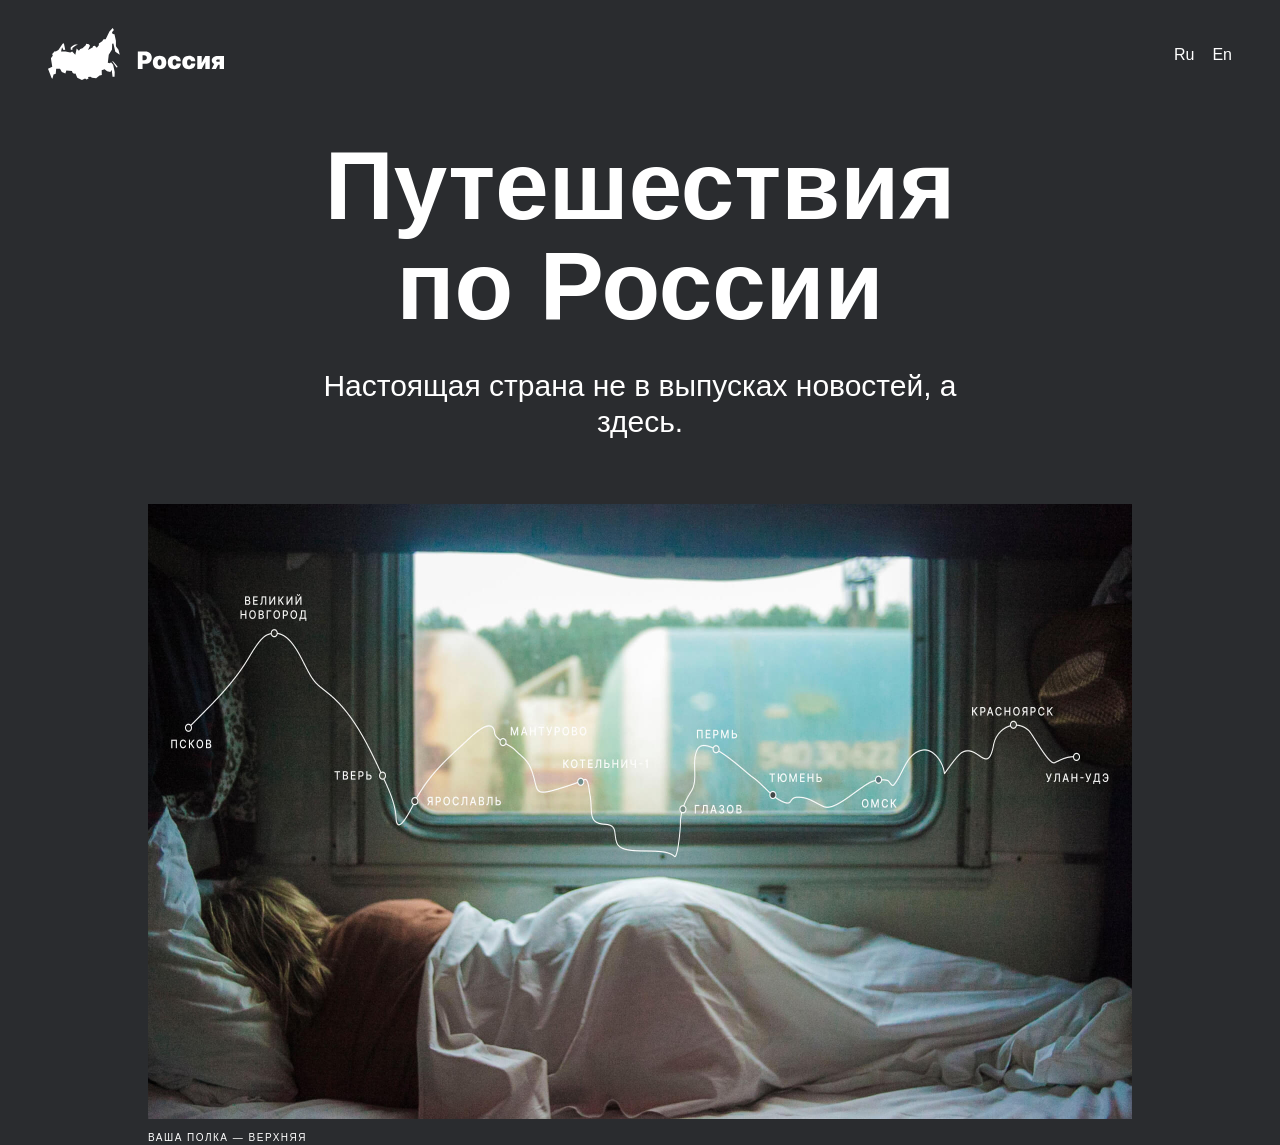
==== russian-travel.html @ 49b7d16e "header, lead" ====
<!DOCTYPE html>
<html lang="ru">
<head>
  <meta charset="UTF-8">
  <meta name="viewport" content="width=device-width, initial-scale=1.0">
  <link rel="stylesheet" href="./pages/index.css">
  <title>Путешествия по России</title>
</head>
<body class="root">

  <header class="header">
    <img class="header__logo" src="./images/header-logo.svg" alt="Логотип России">
    <ul class="header__language-select">
      <li><a class="link" href="#">Ru</a></li>
      <li><a class="link" href="#">En</a></li>
    </ul>
  </header>

  <main>
    <section class="lead">
      <h1 class="lead__title">Путешествия по России</h1>
      <p class="lead__subtitle">Настоящая страна не в выпусках новостей, а здесь.</p>
      <div class="lead__image-block">
        <img class="lead__image" src="./images/lead-image.jpg" alt="Внутри в поезде">
        <p class="lead__caption">Ваша полка — верхняя</p>
      </div>
    </section>
  </main>

</body>
</html>
---- pages/index.css ----
@import url(../vendor/normalize.css);

@import url(../fonts/Inter/inter.css);

@import url(../blocks/root/root.css);

@import url(../blocks/link/link.css);

@import url(../blocks/header/header.css);
@import url(../blocks/header/__logo/header__logo.css);
@import url(../blocks/header/__language-select/header__language-select.css);

@import url(../blocks/lead/lead.css);
@import url(../blocks/lead/__title/lead__title.css);
@import url(../blocks/lead/__subtitle/lead__subtitle.css);
@import url(../blocks/lead/__image-block/lead__image-block.css);
@import url(../blocks/lead/__image/lead__image.css);
@import url(../blocks/lead/__caption/lead__caption.css);
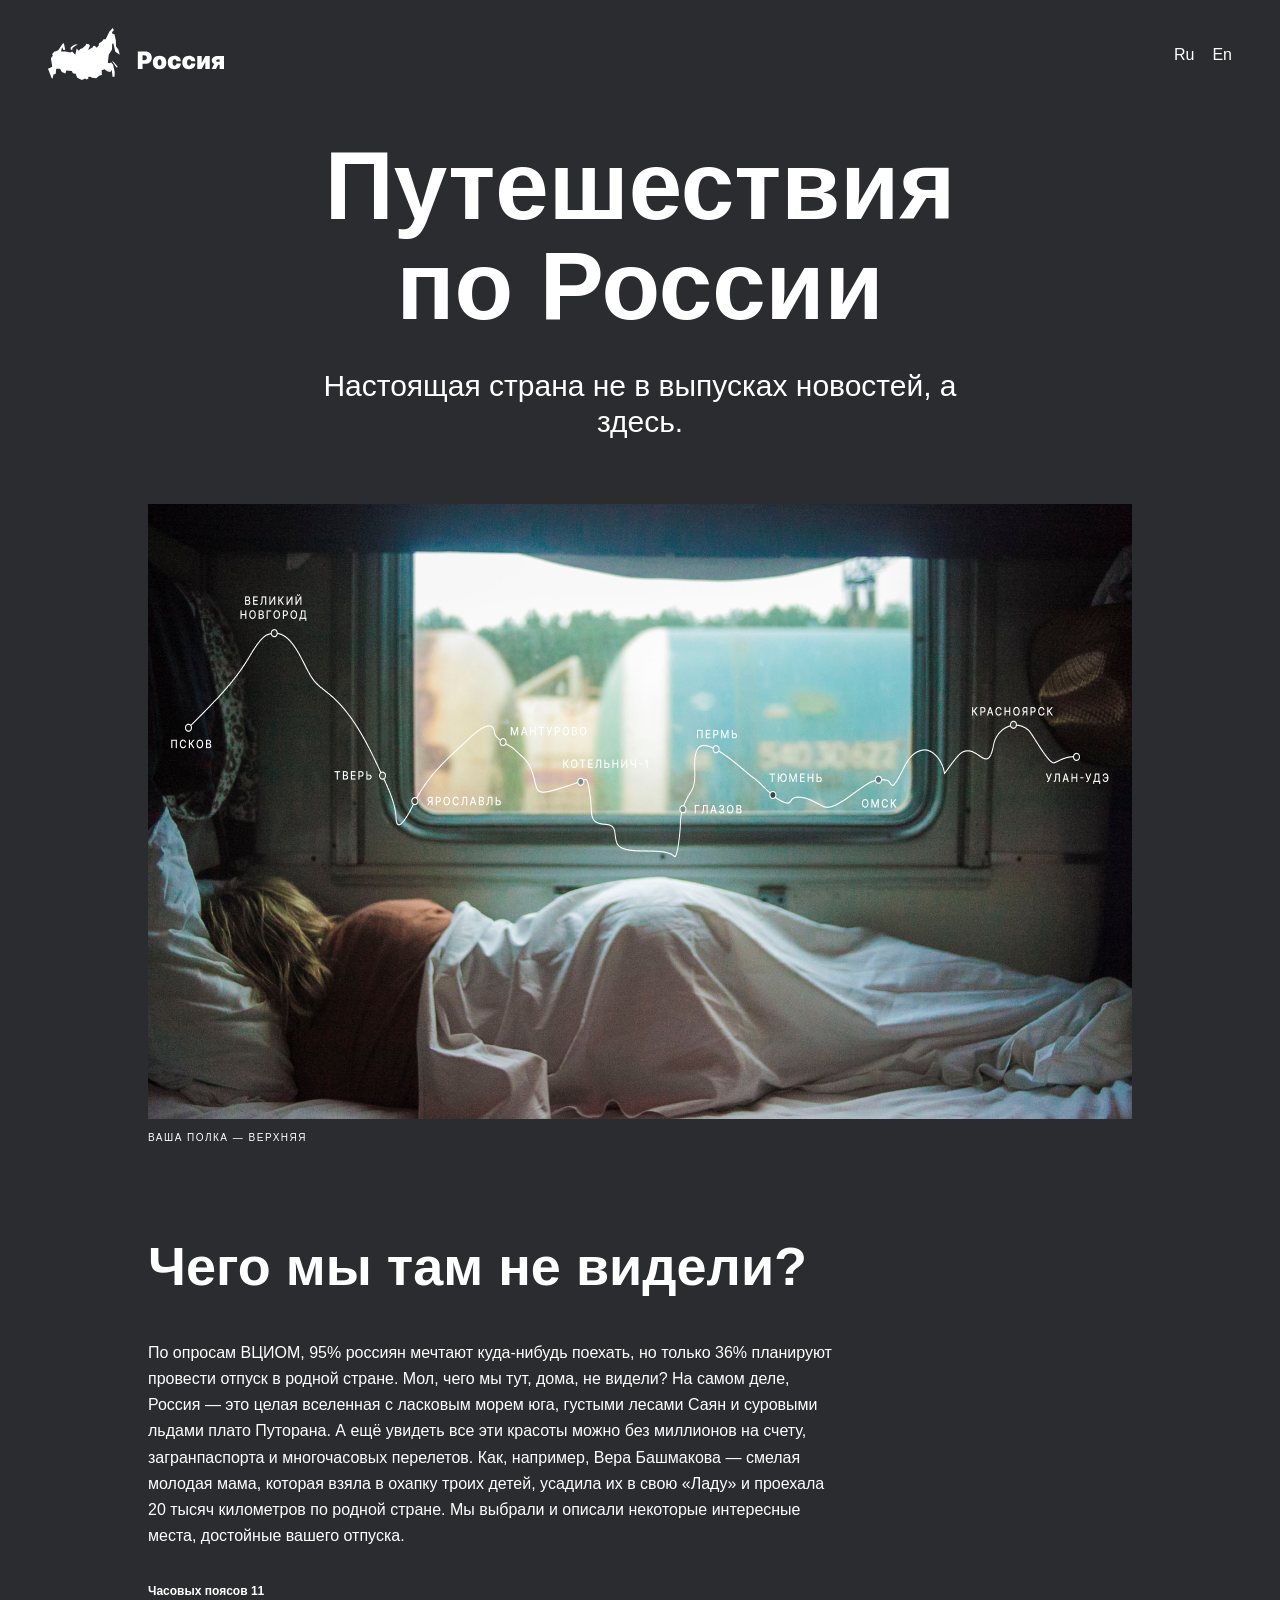
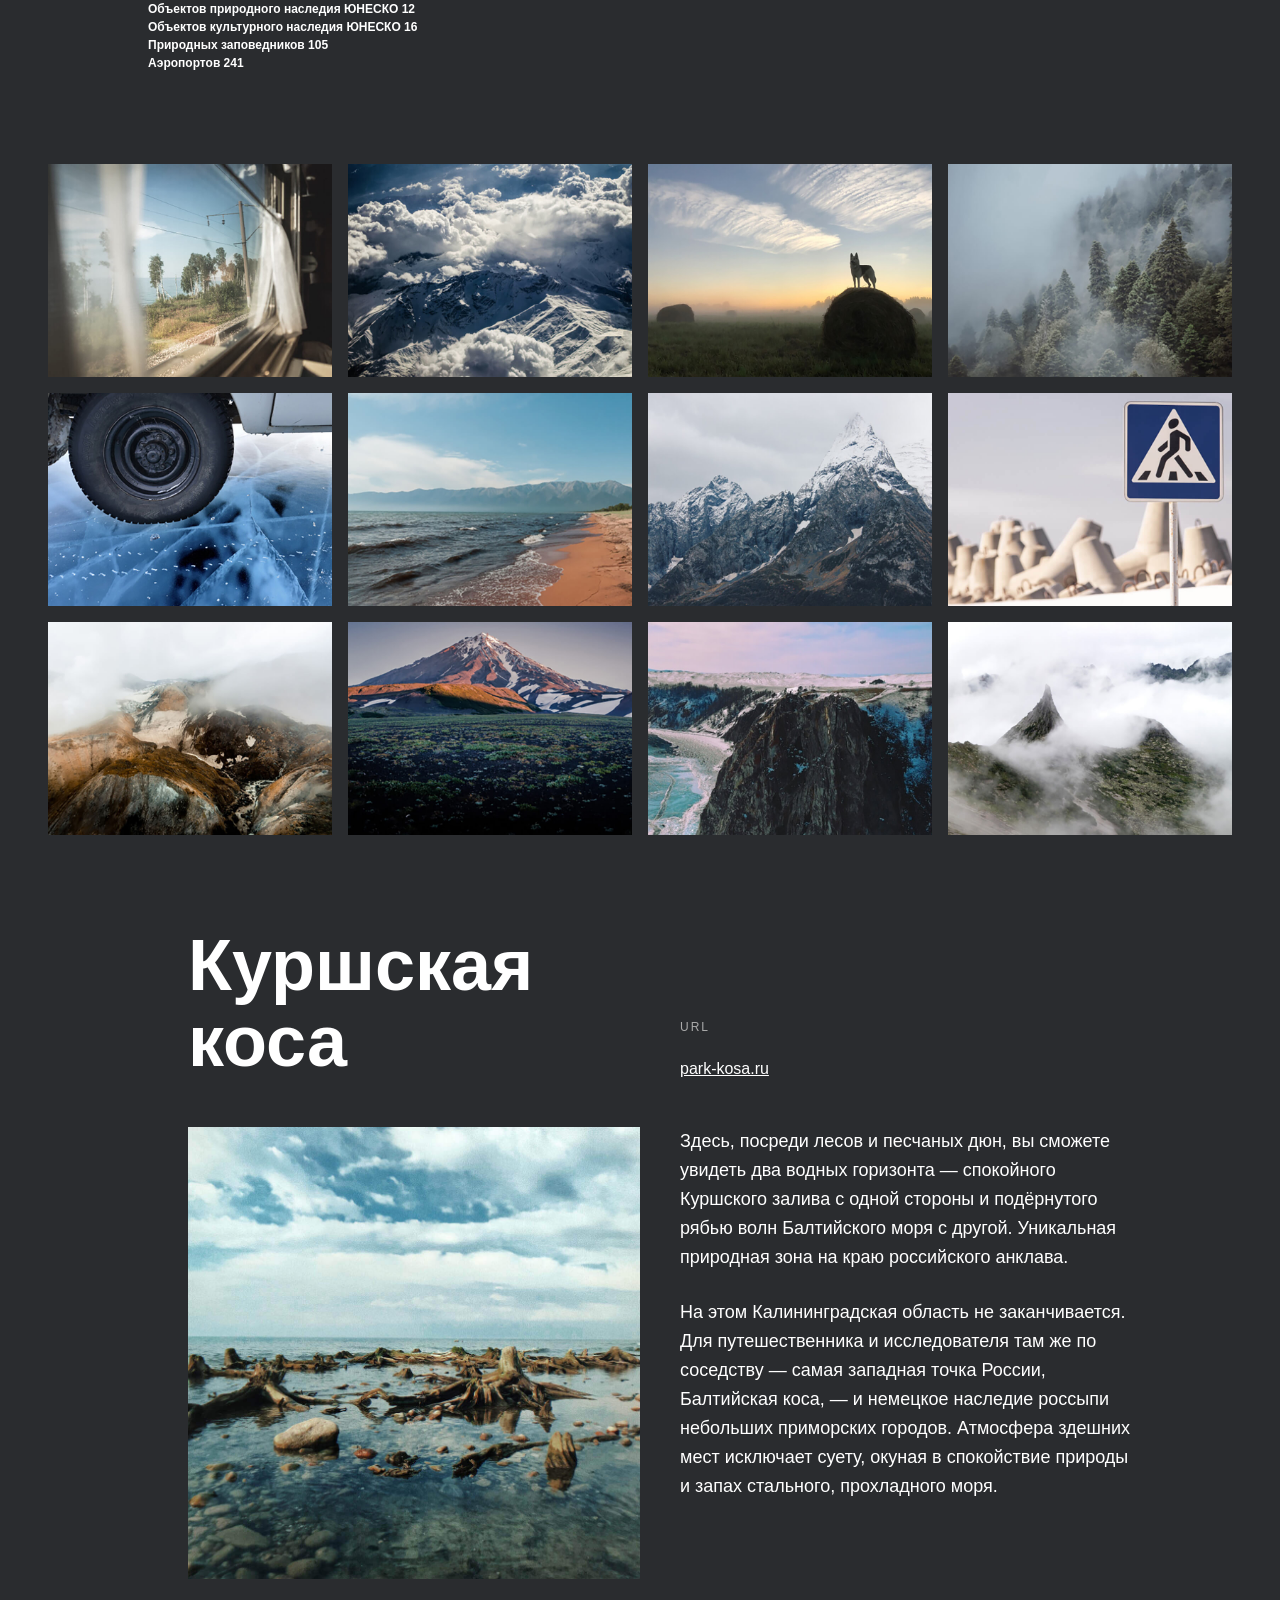
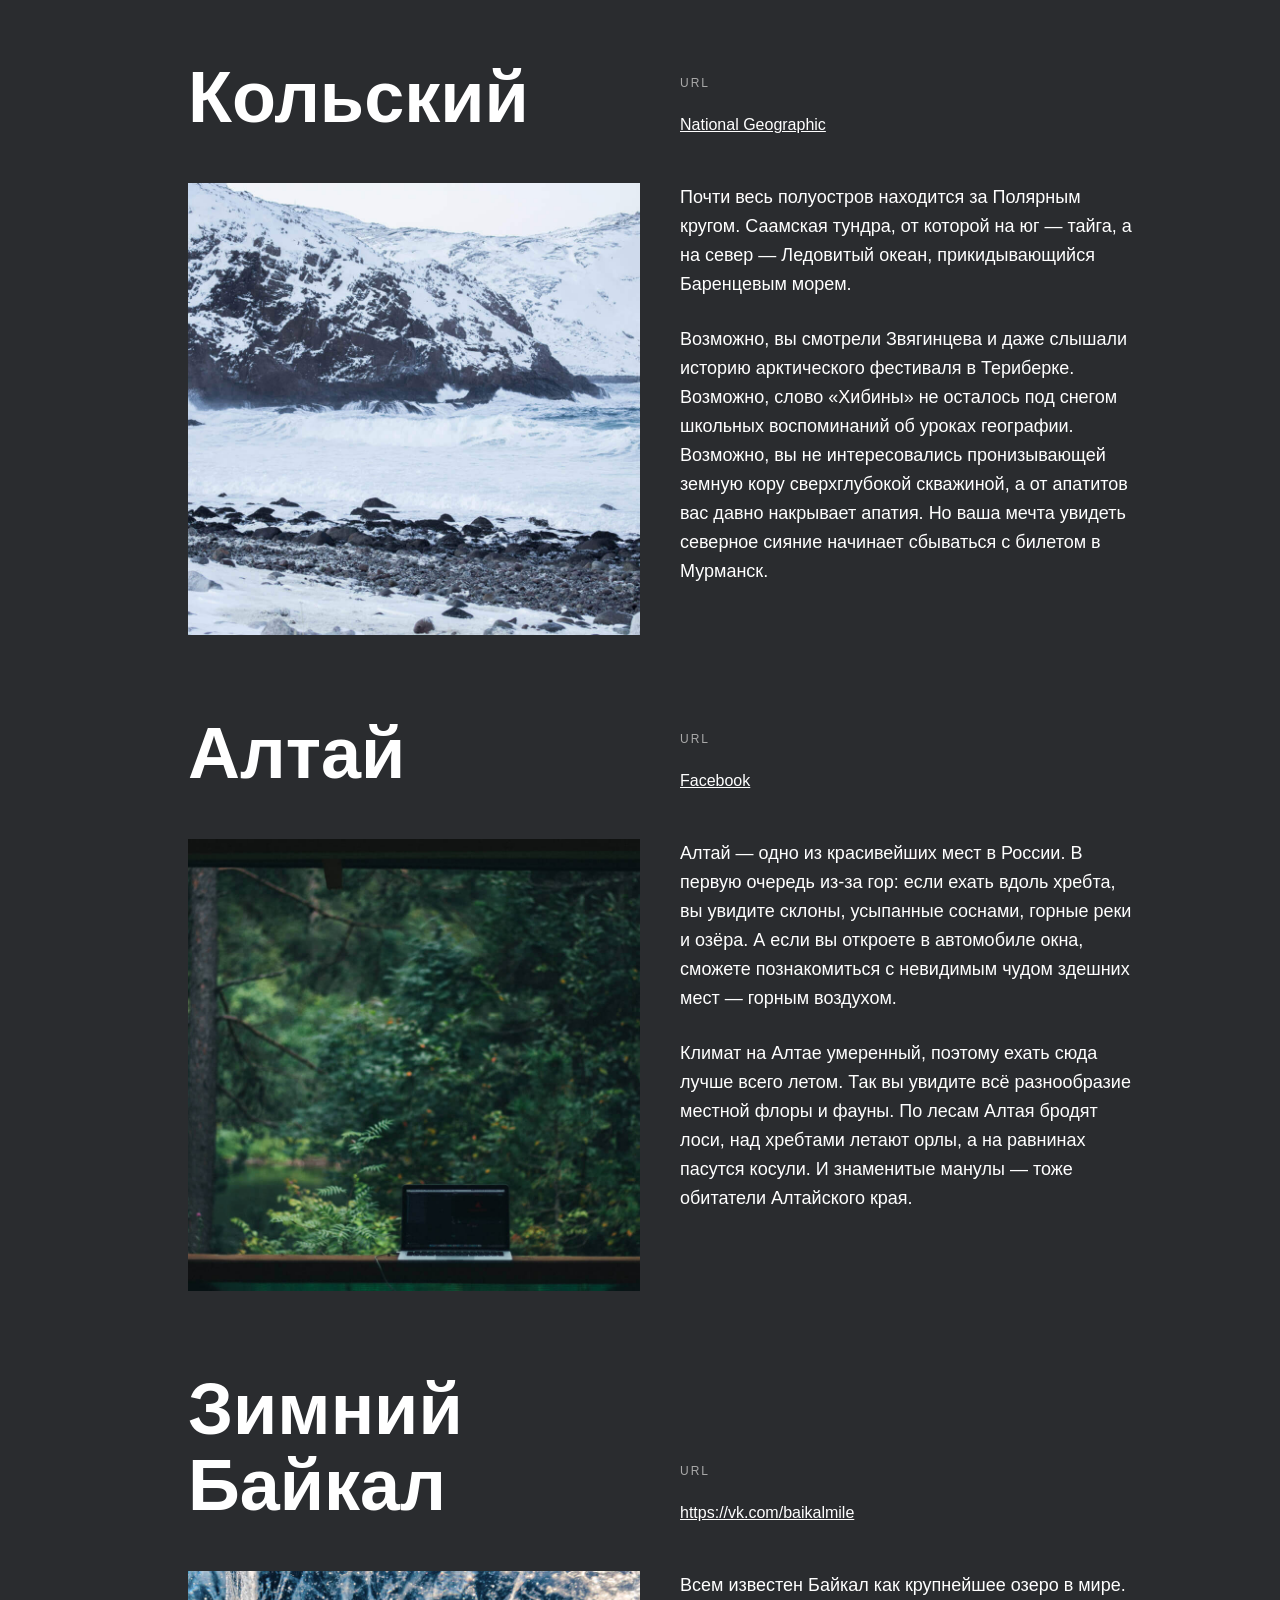
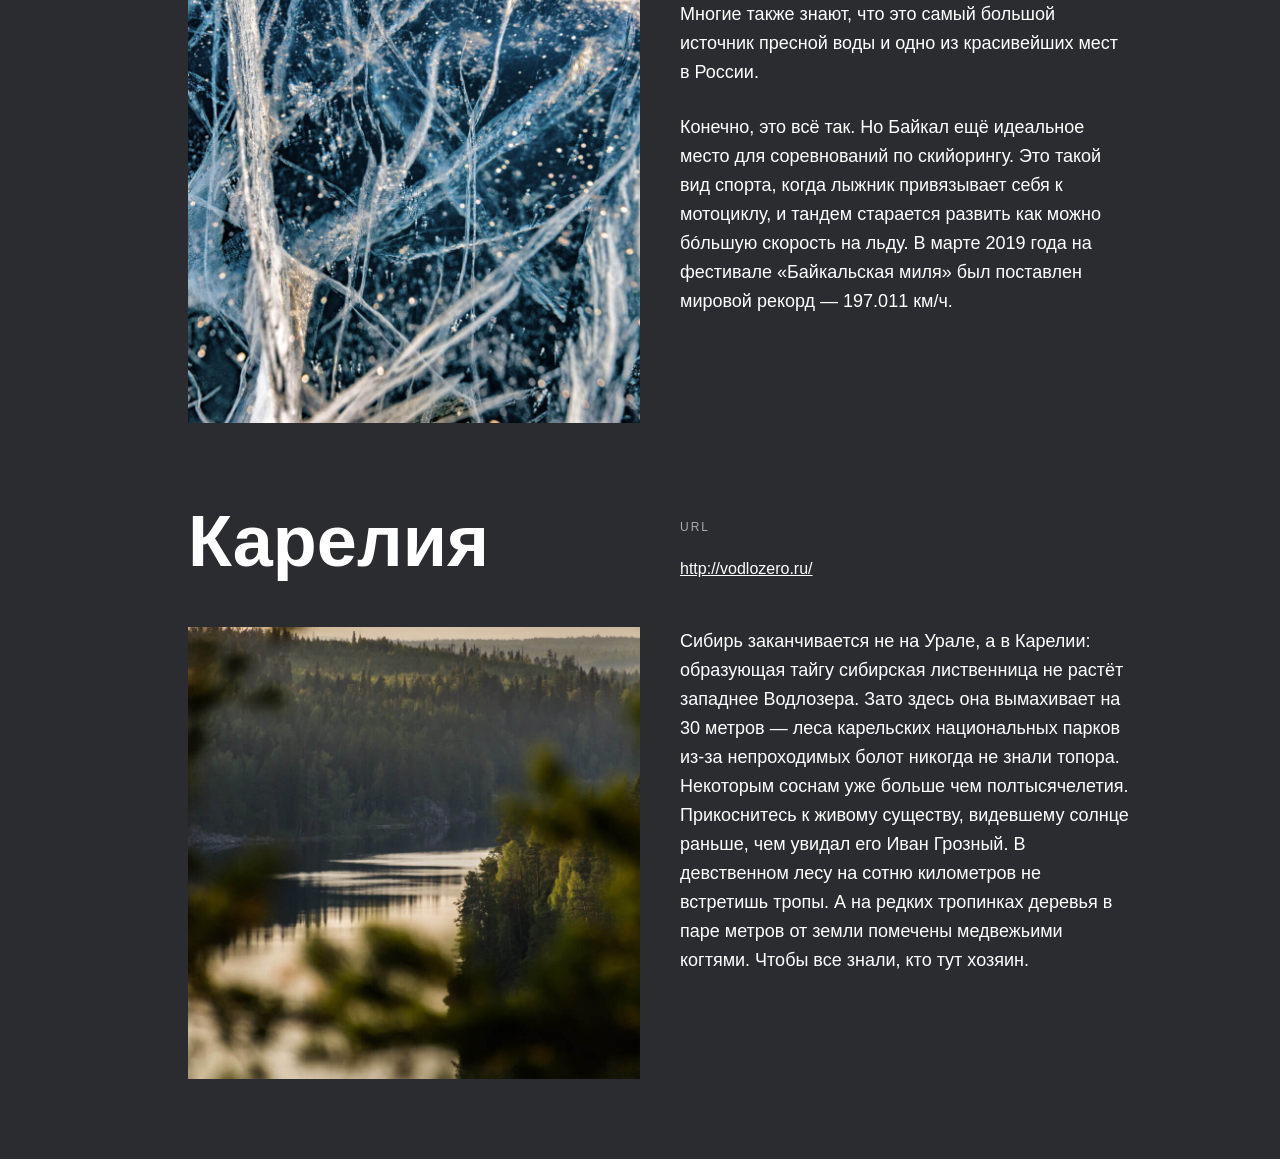
==== commit 017d4903: "photo-grid, places" ====
--- a/russian-travel.html
+++ b/russian-travel.html
@@ -17,14 +17,143 @@
   </header>
 
   <main>
+
     <section class="lead">
       <h1 class="lead__title">Путешествия по России</h1>
       <p class="lead__subtitle">Настоящая страна не в выпусках новостей, а здесь.</p>
-      <div class="lead__image-block">
-        <img class="lead__image" src="./images/lead-image.jpg" alt="Внутри в поезде">
-        <p class="lead__caption">Ваша полка — верхняя</p>
-      </div>
+      <img class="lead__image" src="./images/lead-image.png" alt="Внутри в поезде">
+      <p class="lead__caption">Ваша полка — верхняя</p>
     </section>
+
+    <section class="intro">
+      <h2 class="intro__title">Чего мы там не видели?</h2>
+      <p class="intro__text">
+        По опросам ВЦИОМ, 95% россиян мечтают куда-нибудь поехать, но только 36% планируют провести отпуск в родной стране.
+        Мол, чего мы тут, дома, не видели? На самом деле, Россия — это целая вселенная с ласковым морем юга, густыми лесами Саян и суровыми льдами плато Путорана.
+        А ещё увидеть все эти красоты можно без миллионов на счету, загранпаспорта и многочасовых перелетов.
+        Как, например, Вера Башмакова — смелая молодая мама, которая взяла в охапку троих детей, усадила их в свою «Ладу» и проехала 20 тысяч километров по родной стране.
+        Мы выбрали и описали некоторые интересные места, достойные вашего отпуска.
+      </p>
+      <p class="intro__list">
+        Часовых поясов 11<br/>
+        Объектов природного наследия ЮНЕСКО 12<br/>
+        Объектов культурного наследия ЮНЕСКО 16<br/>
+        Природных заповедников 105<br/>
+        Аэропортов 241<br/>
+      </p>
+    </section>
+
+    <section class="photo-grid">
+      <img class="photo-grid__item" src="./images/photo-grid-train.jpg" alt="Вид из окна поезда">
+      <img class="photo-grid__item" src="./images/photo-grid-atharva-tulsi.jpg" alt="Вид на снежные горы">
+      <img class="photo-grid__item" src="./images/photo-grid-tuman.jpg" alt="Туман">
+      <img class="photo-grid__item" src="./images/photo-grid-sochi.jpg" alt="Сочи">
+      <img class="photo-grid__item" src="./images/photo-grid-arisa.jpg" alt="Машина на льду">
+      <img class="photo-grid__item" src="./images/photo-grid-baikal.jpg" alt="Берег байкала">
+      <img class="photo-grid__item" src="./images/photo-grid-elbrus.jpg" alt="Эльбрус">
+      <img class="photo-grid__item" src="./images/photo-grid-kondratiev.jpg" alt="Бетонные буйки">
+      <img class="photo-grid__item" src="./images/photo-grid-kamchatka-1.jpg" alt="Камчатка">
+      <img class="photo-grid__item" src="./images/photo-grid-kamchatka-2.jpg" alt="Вулканы">
+      <img class="photo-grid__item" src="./images/photo-grid-baikal-2.jpg" alt="Еще Байкал">
+      <img class="photo-grid__item" src="./images/photo-grid-ergaki.jpg" alt="Ергаки">
+    </section>
+
+    <section class="places">
+      <ul>
+        <li class="places__place">
+          <h3 class="places__title">Куршская коса</h3>
+          <div class="places__website">
+            <p class="places__url-heading">URL</p>
+            <a class="link places__link" href="http://park-kosa.ru">park-kosa.ru</a>
+          </div>
+          <img class="places__image" src="./images/place-kosa.jpg" alt="Куршская коса">
+          <div class="places__text">
+            <p class="places__paragraph">
+              Здесь, посреди лесов и песчаных дюн, вы сможете увидеть два водных горизонта —
+              спокойного Куршского залива с одной стороны и подёрнутого рябью волн Балтийского моря с другой.
+              Уникальная природная зона на краю российского анклава.
+            </p>
+            <p class="places__paragraph">
+              На этом Калининградская область не заканчивается. Для путешественника и исследователя там же по соседству —
+              самая западная точка России, Балтийская коса, — и немецкое наследие россыпи небольших приморских городов.
+              Атмосфера здешних мест исключает суету, окуная в спокойствие природы и запах стального, прохладного моря.
+            </p>
+          </div>
+        </li>
+        <li class="places__place">
+          <h3 class="places__title">Кольский</h3>
+          <div class="places__website">
+            <p class="places__url-heading">URL</p>
+            <a class="link places__link" href="https://yourshot.nationalgeographic.com/photos/?keywords=kolskiy">National Geographic</a>
+          </div>
+          <img class="places__image" src="./images/place-kolsky.jpg" alt="Кольский полуостров">
+          <div class="places__text">
+            <p class="places__paragraph">
+              Почти весь полуостров находится за Полярным кругом. Саамская тундра, от которой на юг — тайга, а на север — Ледовитый океан, прикидывающийся Баренцевым морем.
+            </p>
+            <p class="places__paragraph">
+              Возможно, вы смотрели Звягинцева и даже слышали историю арктического фестиваля в Териберке.
+              Возможно, слово «Хибины» не осталось под снегом школьных воспоминаний об уроках географии.
+              Возможно, вы не интересовались пронизывающей земную кору сверхглубокой скважиной, а от апатитов вас давно накрывает апатия.
+              Но ваша мечта увидеть северное сияние начинает сбываться с билетом в Мурманск.
+            </p>
+          </div>
+        </li>
+        <li class="places__place">
+          <h3 class="places__title">Алтай</h3>
+          <div class="places__website">
+            <p class="places__url-heading">URL</p>
+            <a class="link places__link" href="https://www.facebook.com/vera.bashmakova/posts/10156011613718822">Facebook</a>
+          </div>
+          <img class="places__image" src="./images/place-altai.jpg" alt="Алтай">
+          <div class="places__text">
+            <p class="places__paragraph">
+              Алтай — одно из красивейших мест в России. В первую очередь из-за гор: если ехать вдоль хребта, вы увидите склоны, усыпанные соснами, горные реки и озёра.
+              А если вы откроете в автомобиле окна, сможете познакомиться с невидимым чудом здешних мест — горным воздухом.
+            </p>
+            <p class="places__paragraph">
+              Климат на Алтае умеренный, поэтому ехать сюда лучше всего летом. Так вы увидите всё разнообразие местной флоры и фауны.
+              По лесам Алтая бродят лоси, над хребтами летают орлы, а на равнинах пасутся косули. И знаменитые манулы — тоже обитатели Алтайского края.
+            </p>
+          </div>
+        </li>
+        <li class="places__place">
+          <h3 class="places__title">Зимний Байкал</h3>
+          <div class="places__website">
+            <p class="places__url-heading">URL</p>
+            <a class="link places__link" href="https://vk.com/baikalmile">https://vk.com/baikalmile</a>
+          </div>
+          <img class="places__image" src="./images/place-winter-baikal.jpg" alt="Зиминий Байкал">
+          <div class="places__text">
+            <p class="places__paragraph">
+              Всем известен Байкал как крупнейшее озеро в мире. Многие также знают, что это самый большой источник пресной воды и одно из красивейших мест в России.
+            </p>
+            <p class="places__paragraph">
+              Конечно, это всё так. Но Байкал ещё идеальное место для соревнований по скийорингу. Это такой вид спорта, когда лыжник привязывает себя к мотоциклу,
+              и тандем старается развить как можно бóльшую скорость на льду. В марте 2019 года на фестивале «Байкальская миля» был поставлен мировой рекорд — 197.011 км/ч.
+            </p>
+          </div>
+        </li>
+        <li class="places__place">
+          <h3 class="places__title">Карелия</h3>
+          <div class="places__website">
+            <p class="places__url-heading">URL</p>
+            <a class="link places__link" href="http://vodlozero.ru">http://vodlozero.ru/</a>
+          </div>
+          <img class="places__image" src="./images/place-karelia.jpg" alt="Карелия">
+          <div class="places__text">
+            <p class="places__paragraph">
+              Сибирь заканчивается не на Урале, а в Карелии: образующая тайгу сибирская лиственница не растёт западнее Водлозера.
+              Зато здесь она вымахивает на 30 метров — леса карельских национальных парков из-за непроходимых болот никогда не знали топора.
+              Некоторым соснам уже больше чем полтысячелетия. Прикоснитесь к живому существу, видевшему солнце раньше, чем увидал его Иван Грозный.
+              В девственном лесу на сотню километров не встретишь тропы. А на редких тропинках деревья в паре метров от земли помечены медвежьими когтями.
+              Чтобы все знали, кто тут хозяин.
+            </p>
+          </div>
+        </li>
+      </ul>
+    </section>
+
   </main>
 
 </body>
--- a/pages/index.css
+++ b/pages/index.css
@@ -13,6 +13,24 @@
 @import url(../blocks/lead/lead.css);
 @import url(../blocks/lead/__title/lead__title.css);
 @import url(../blocks/lead/__subtitle/lead__subtitle.css);
-@import url(../blocks/lead/__image-block/lead__image-block.css);
 @import url(../blocks/lead/__image/lead__image.css);
 @import url(../blocks/lead/__caption/lead__caption.css);
+
+@import url(../blocks/intro/intro.css);
+@import url(../blocks/intro/__title/intro__title.css);
+@import url(../blocks/intro/__text/intro__text.css);
+@import url(../blocks/intro/__list/intro__list.css);
+
+@import url(../blocks/photo-grid/photo-grid.css);
+@import url(../blocks/photo-grid/__item/photo-grid__item.css);
+
+@import url(../blocks/places/places.css);
+@import url(../blocks/places/__place/places__place.css);
+@import url(../blocks/places/__title/places__title.css);
+@import url(../blocks/places/__image/places__image.css);
+@import url(../blocks/places/__website/places__website.css);
+@import url(../blocks/places/__url-heading/places__url-heading.css);
+@import url(../blocks/places/__link/places__link.css);
+@import url(../blocks/places/__text/places__text.css);
+@import url(../blocks/places/__paragraph/places__paragraph.css);
+
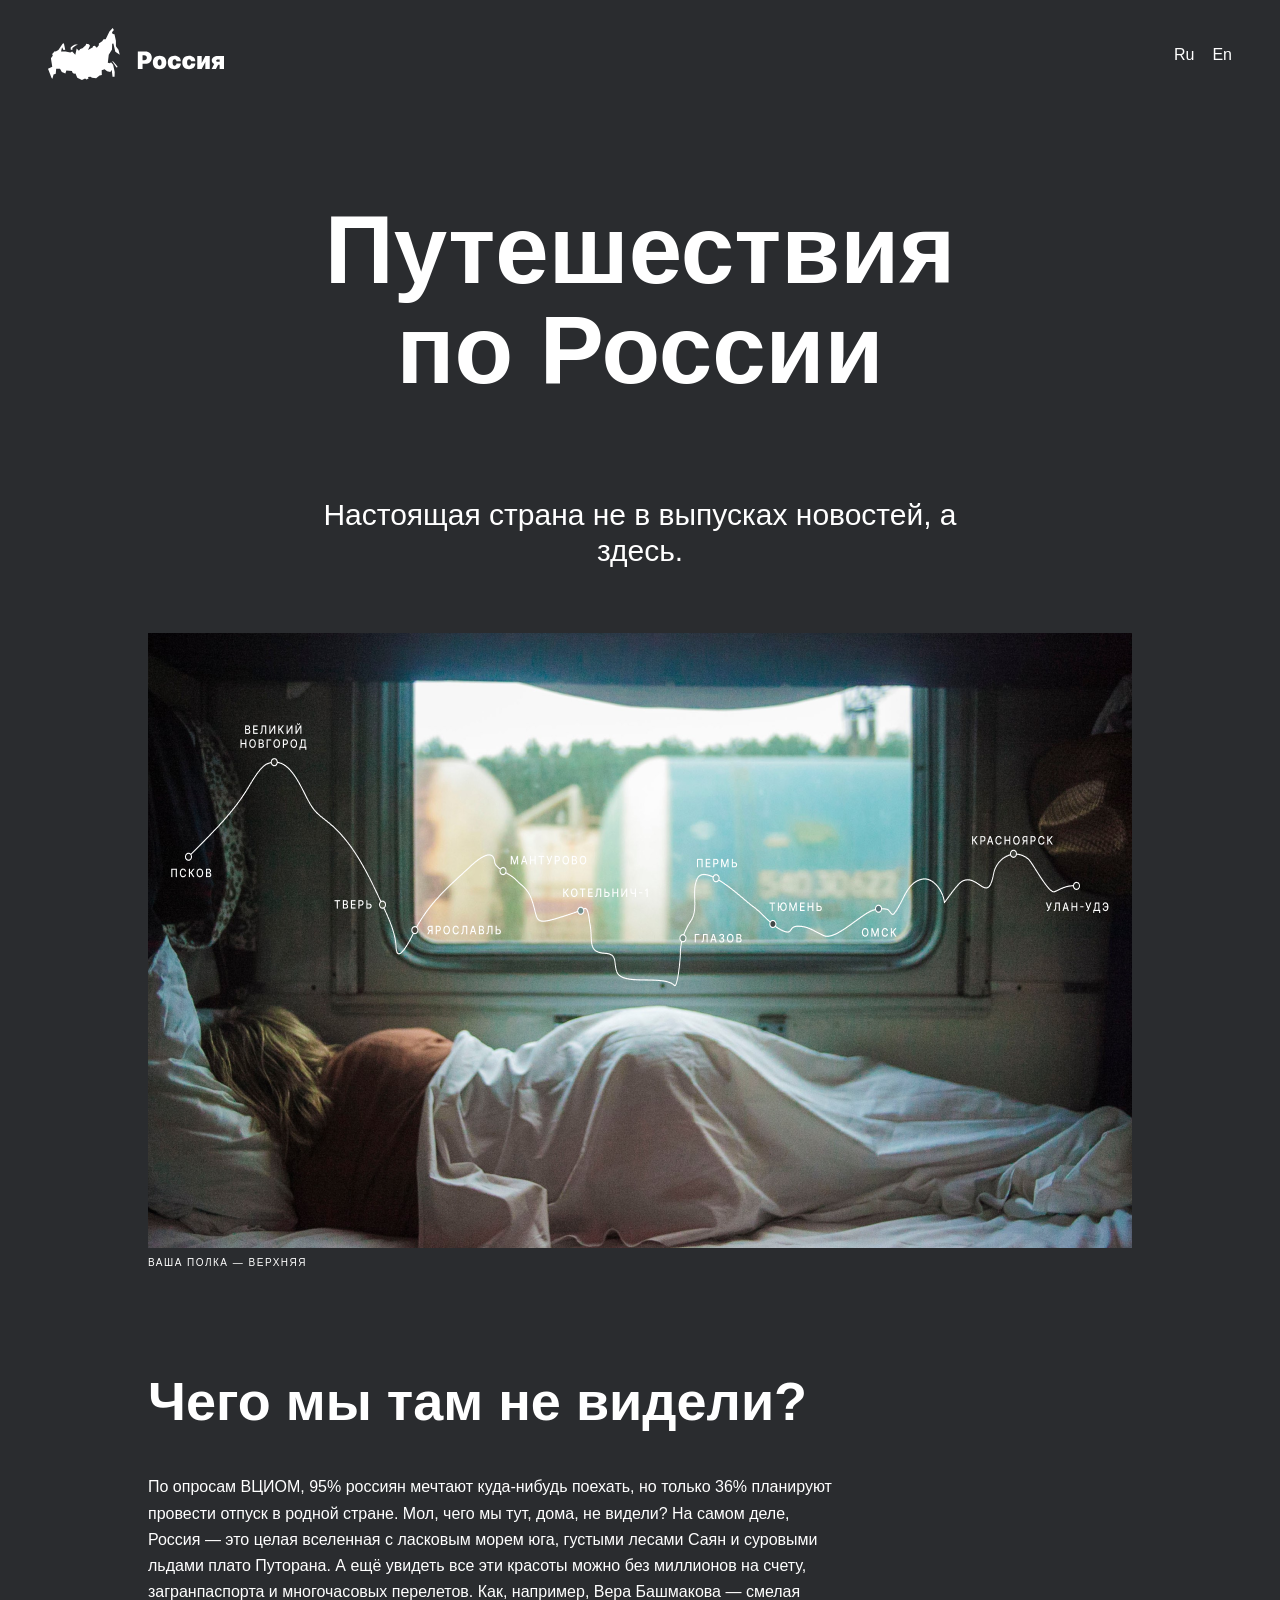
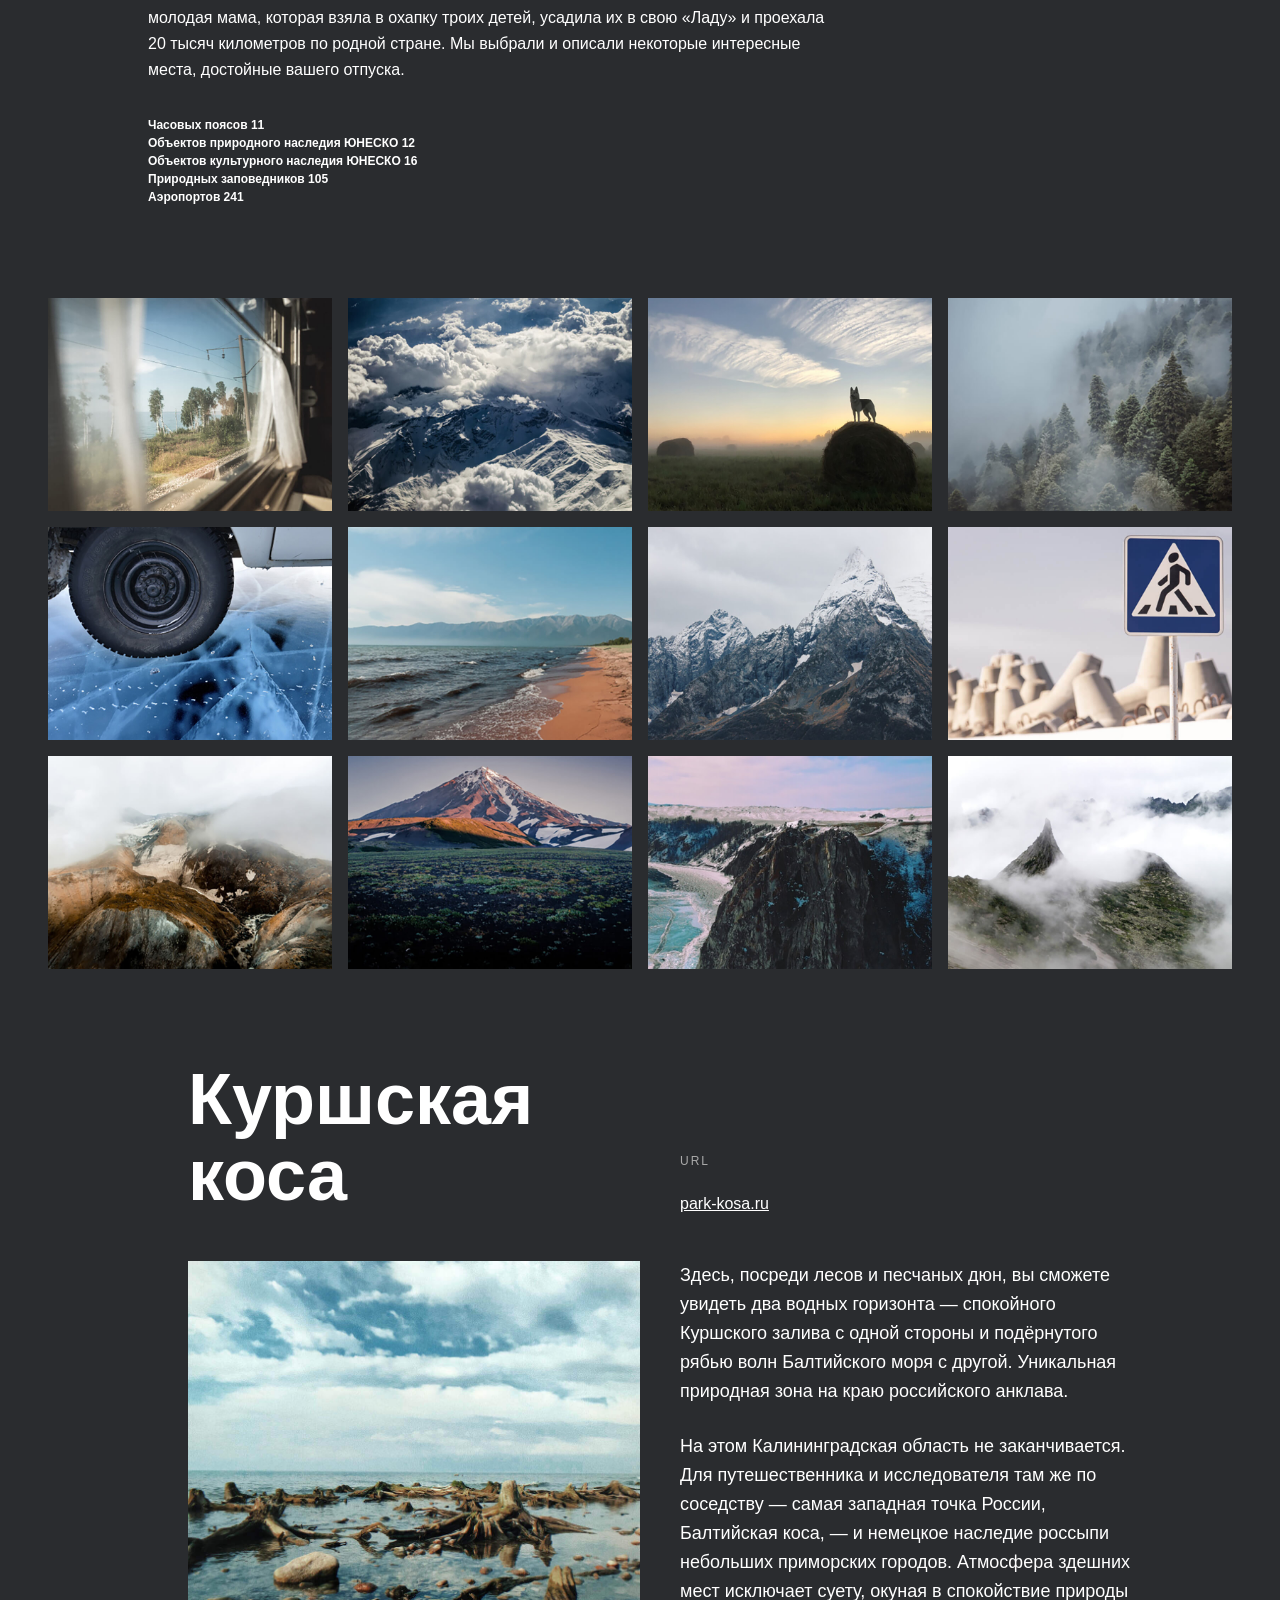
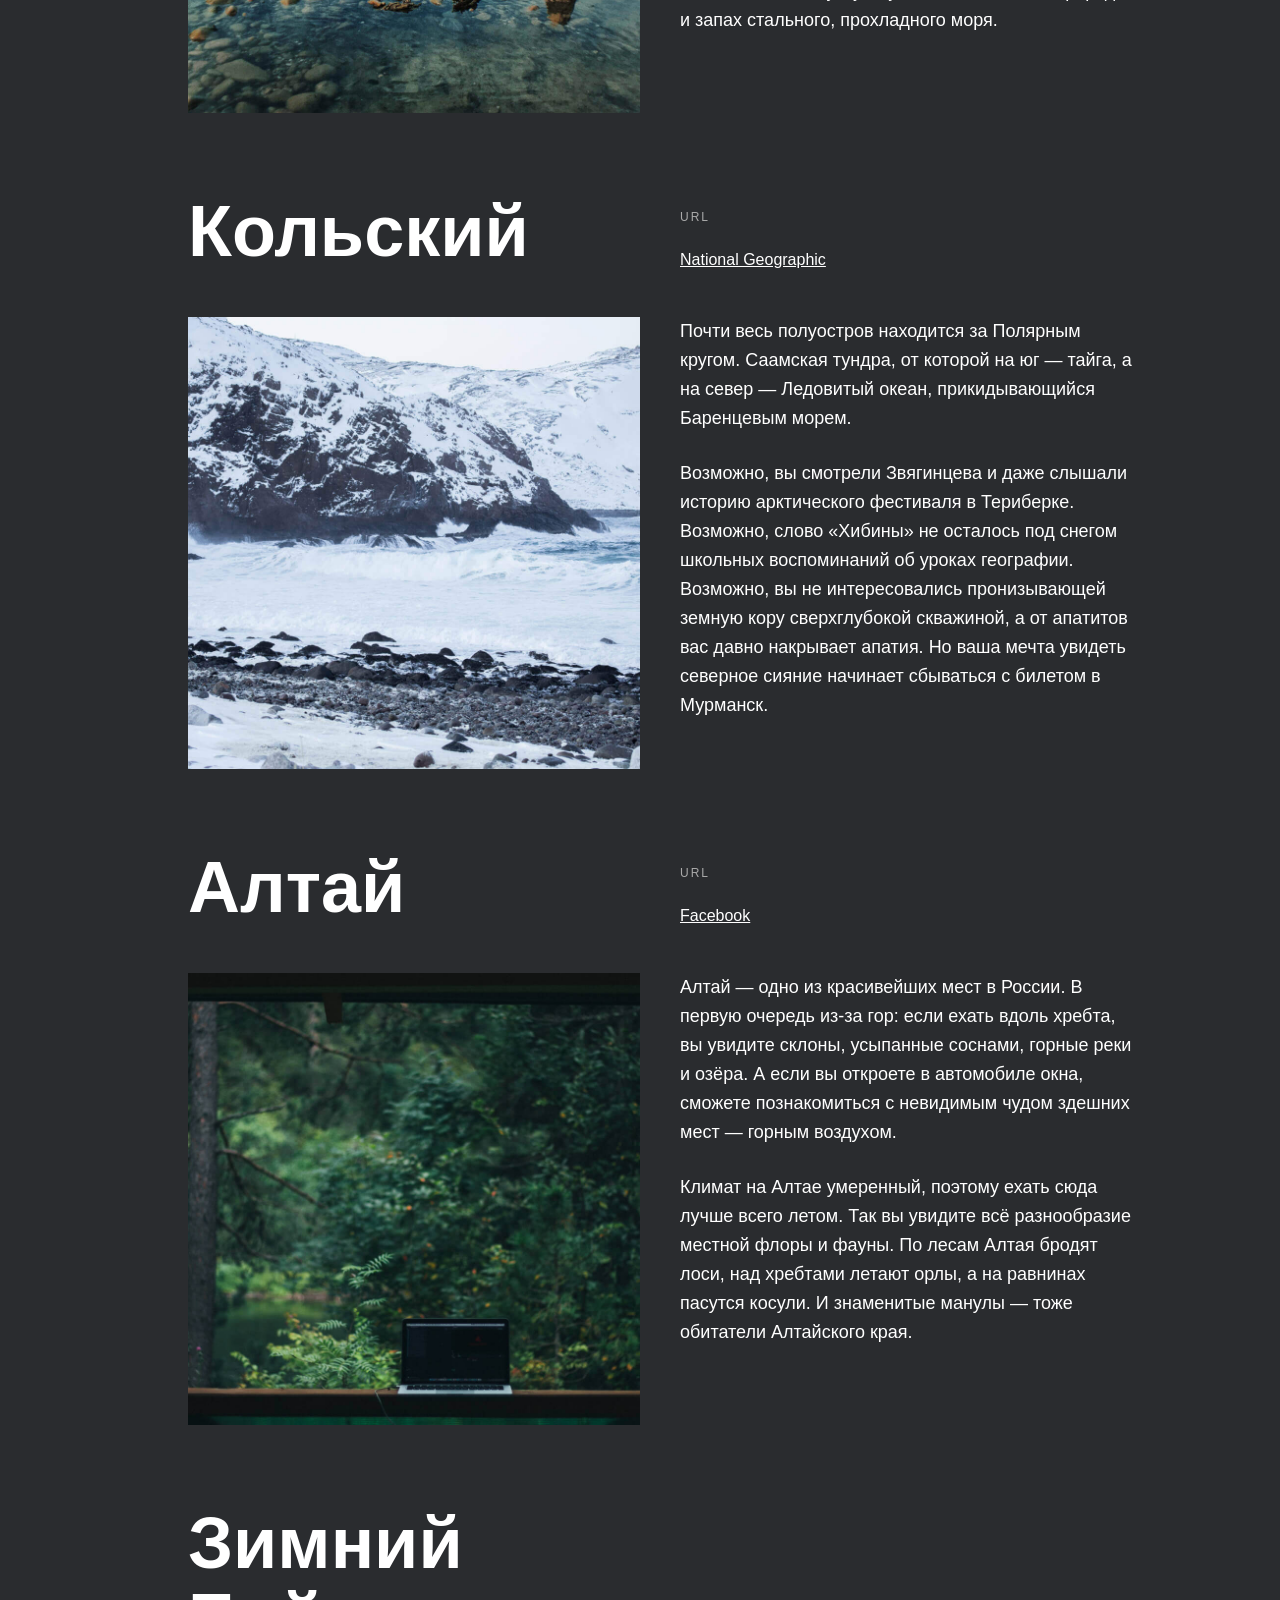
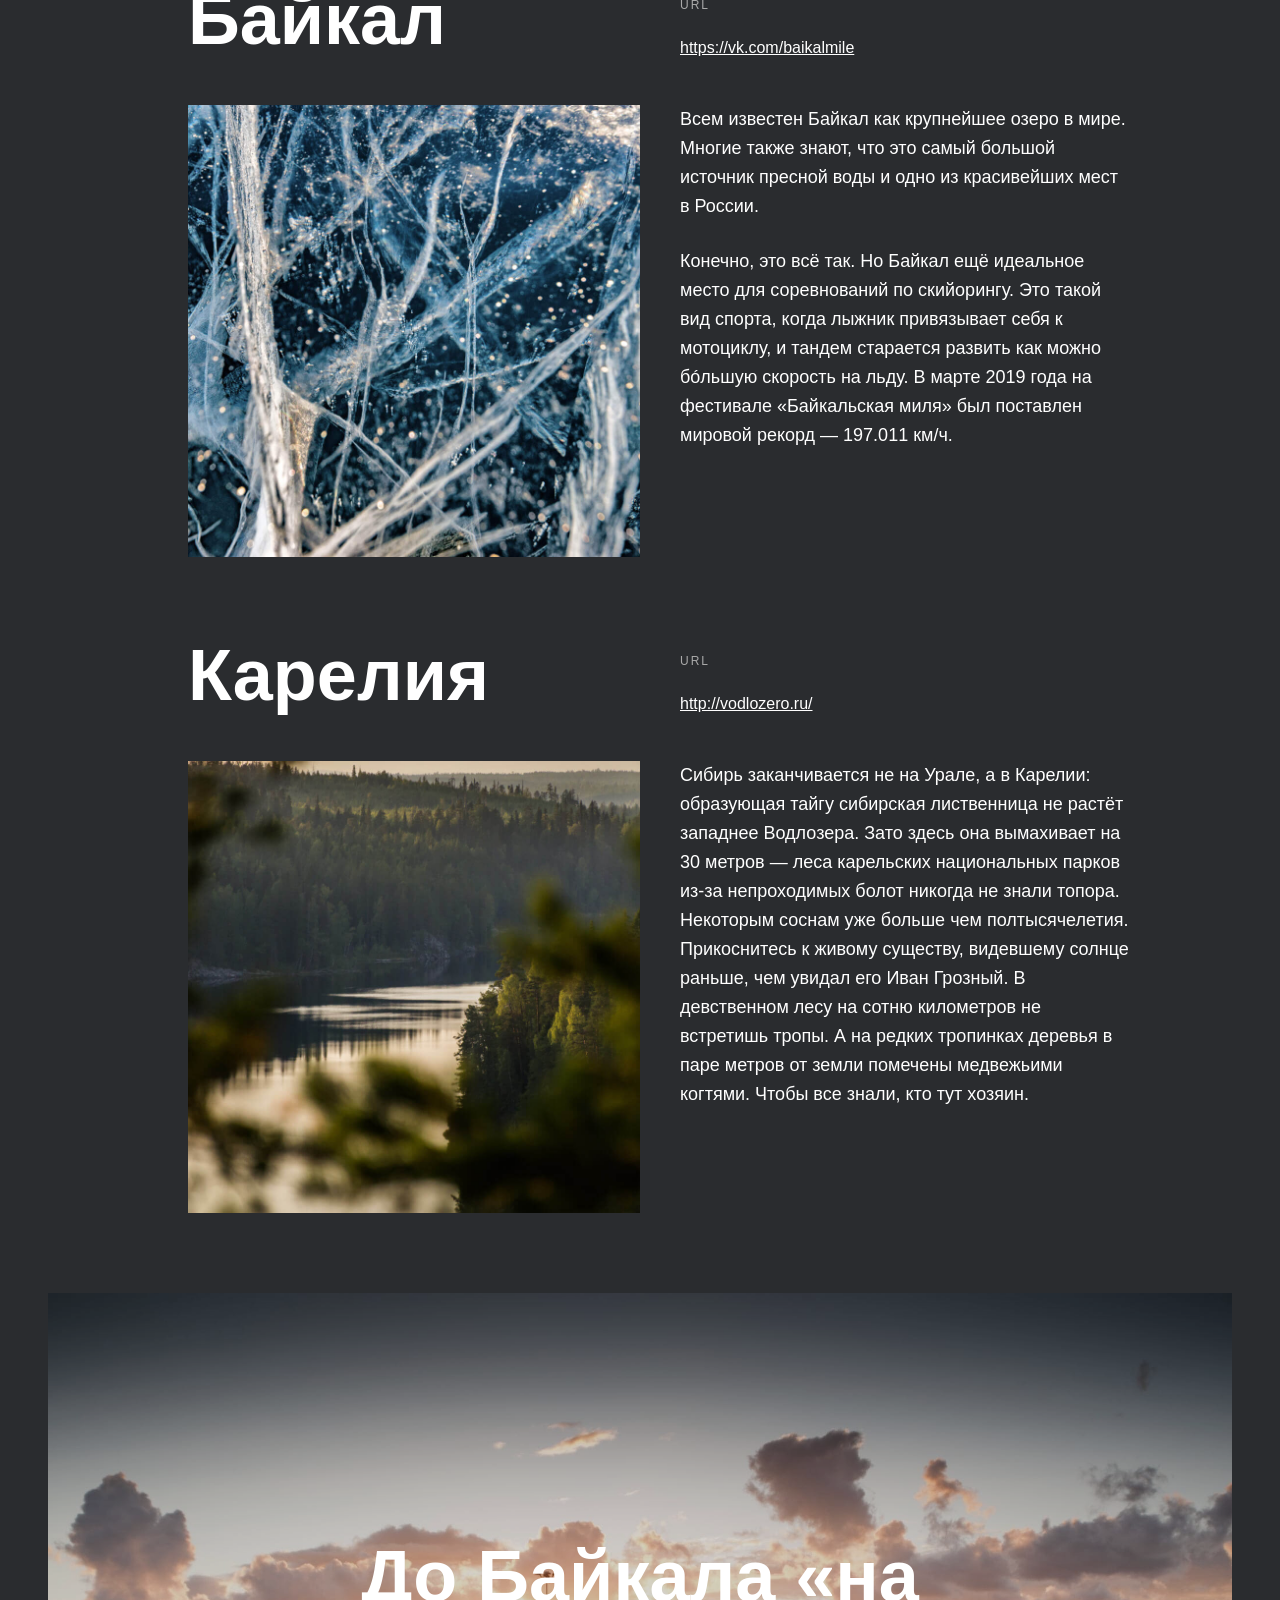
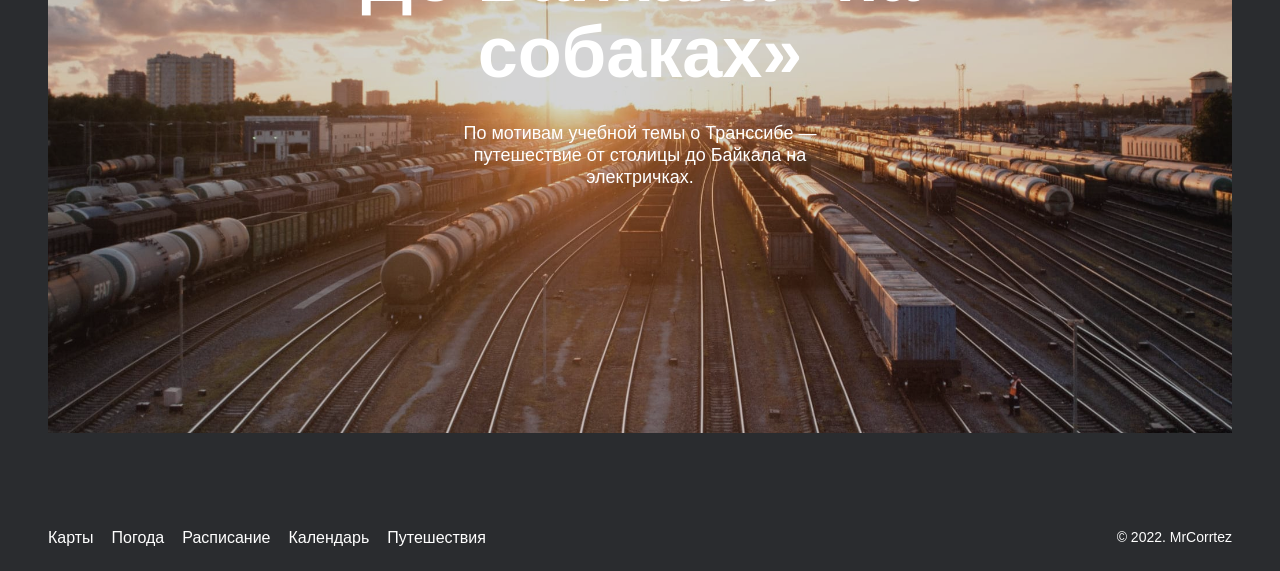
==== commit 9b17be81: "cover, footer, adapt 1280" ====
--- a/russian-travel.html
+++ b/russian-travel.html
@@ -154,7 +154,23 @@
       </ul>
     </section>
 
+    <section class="cover">
+      <a class="cover__opacity" href="https://stampsy.com/na-elektrichkakh-do-baikala">
+        <img class="cover__background" src="./images/cover-trains.jpg" alt="Поезда на станции">
+      </a>
+      <h3 class="cover__title">До Байкала «на собаках»</h3>
+      <p class="cover__subtitle">По мотивам учебной темы о Транссибе — путешествие от столицы до Байкала на электричках.</p>
+    </section>
+
   </main>
 
+  <footer class="footer">
+    <a class="link footer__link" href="https://yandex.ru/maps">Карты</a>
+    <a class="link footer__link" href="https://yandex.ru/pogoda">Погода</a>
+    <a class="link footer__link" href="https://rasp.yandex.ru">Расписание</a>
+    <a class="link footer__link" href="https://calendar.yandex.ru">Календарь</a>
+    <a class="link footer__link" href="https://travel.yandex.ru">Путешествия</a>
+    <p class="footer__copyright">&copy; 2022. MrCorrtez</p>
+  </footer>
 </body>
 </html>
--- a/pages/index.css
+++ b/pages/index.css
@@ -34,3 +34,12 @@
 @import url(../blocks/places/__text/places__text.css);
 @import url(../blocks/places/__paragraph/places__paragraph.css);
 
+@import url(../blocks/cover/cover.css);
+@import url(../blocks/cover/__opacity/cover__opacity.css);
+@import url(../blocks/cover/__background/cover__background.css);
+@import url(../blocks/cover/__title/cover__title.css);
+@import url(../blocks/cover/__subtitle/cover__subtitle.css);
+
+@import url(../blocks/footer/footer.css);
+@import url(../blocks/footer/__link/footer__link.css);
+@import url(../blocks/footer/__copyright/footer__copyright.css);
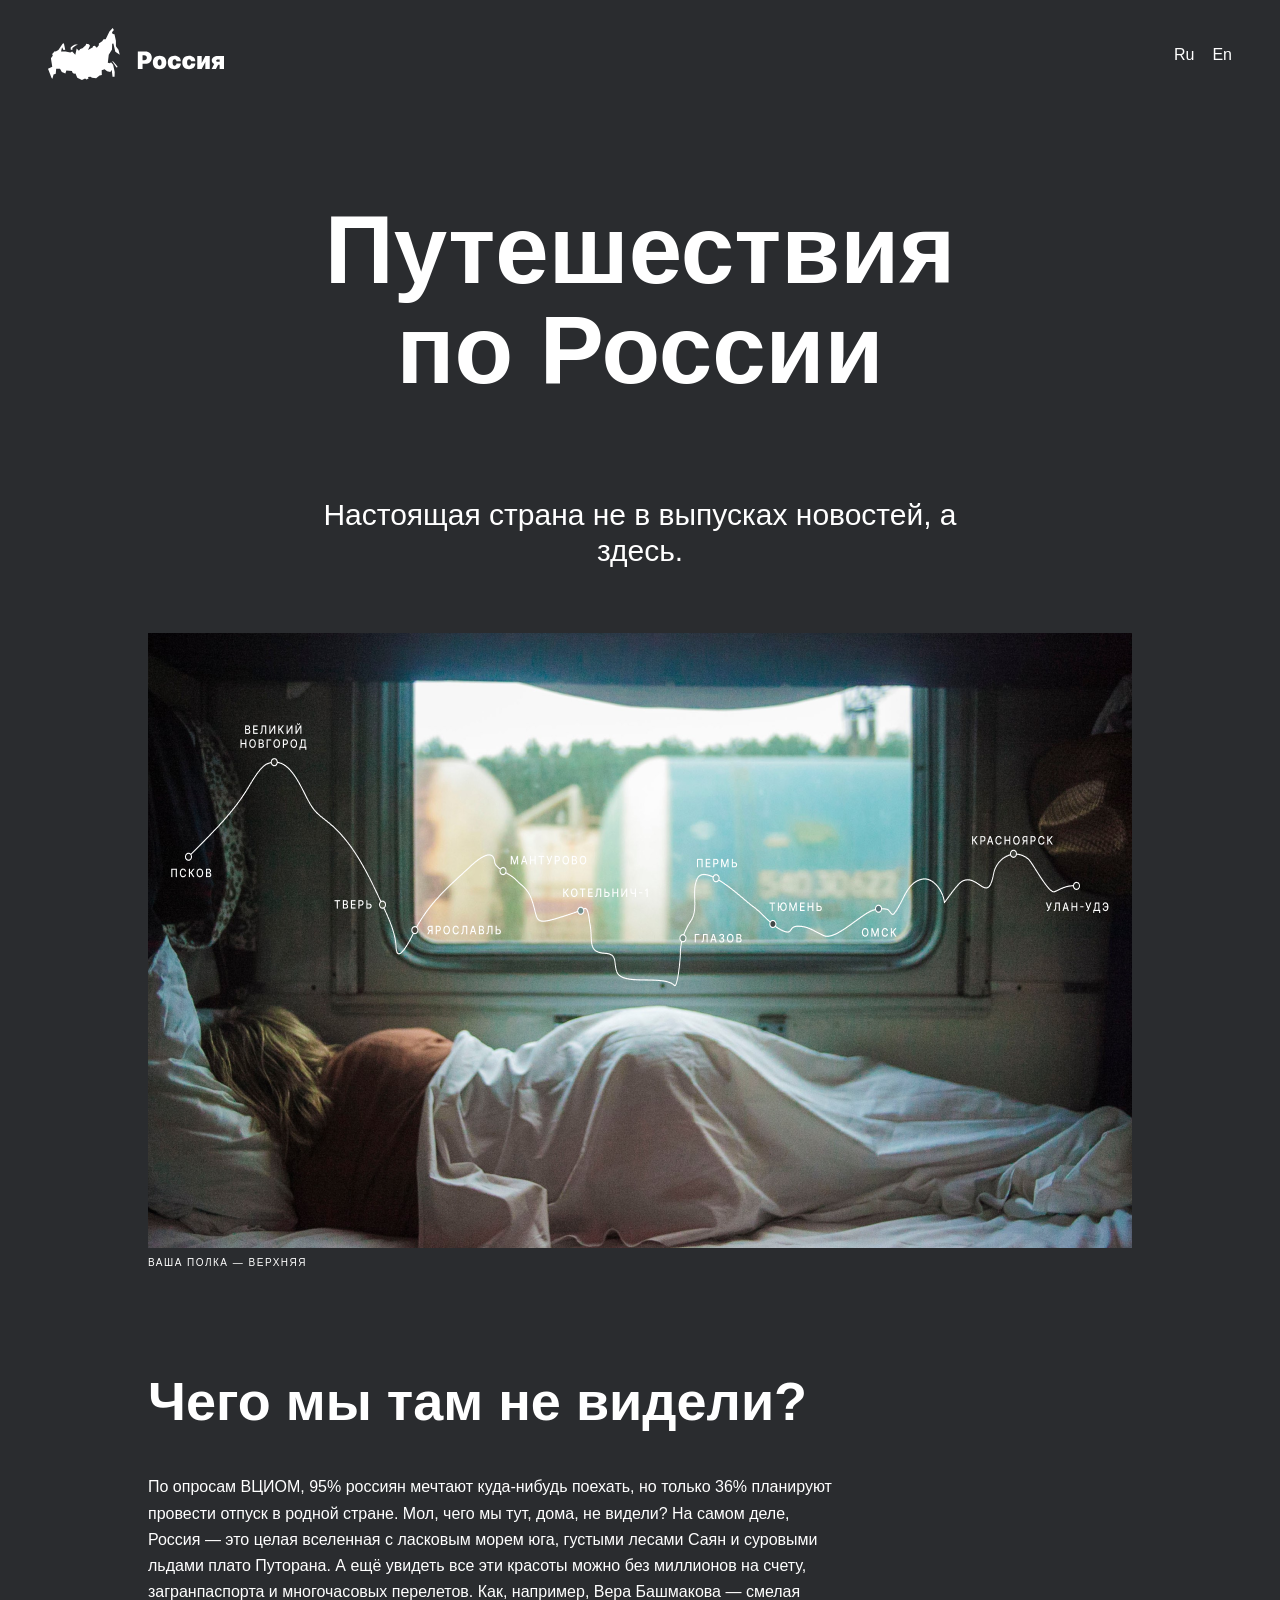
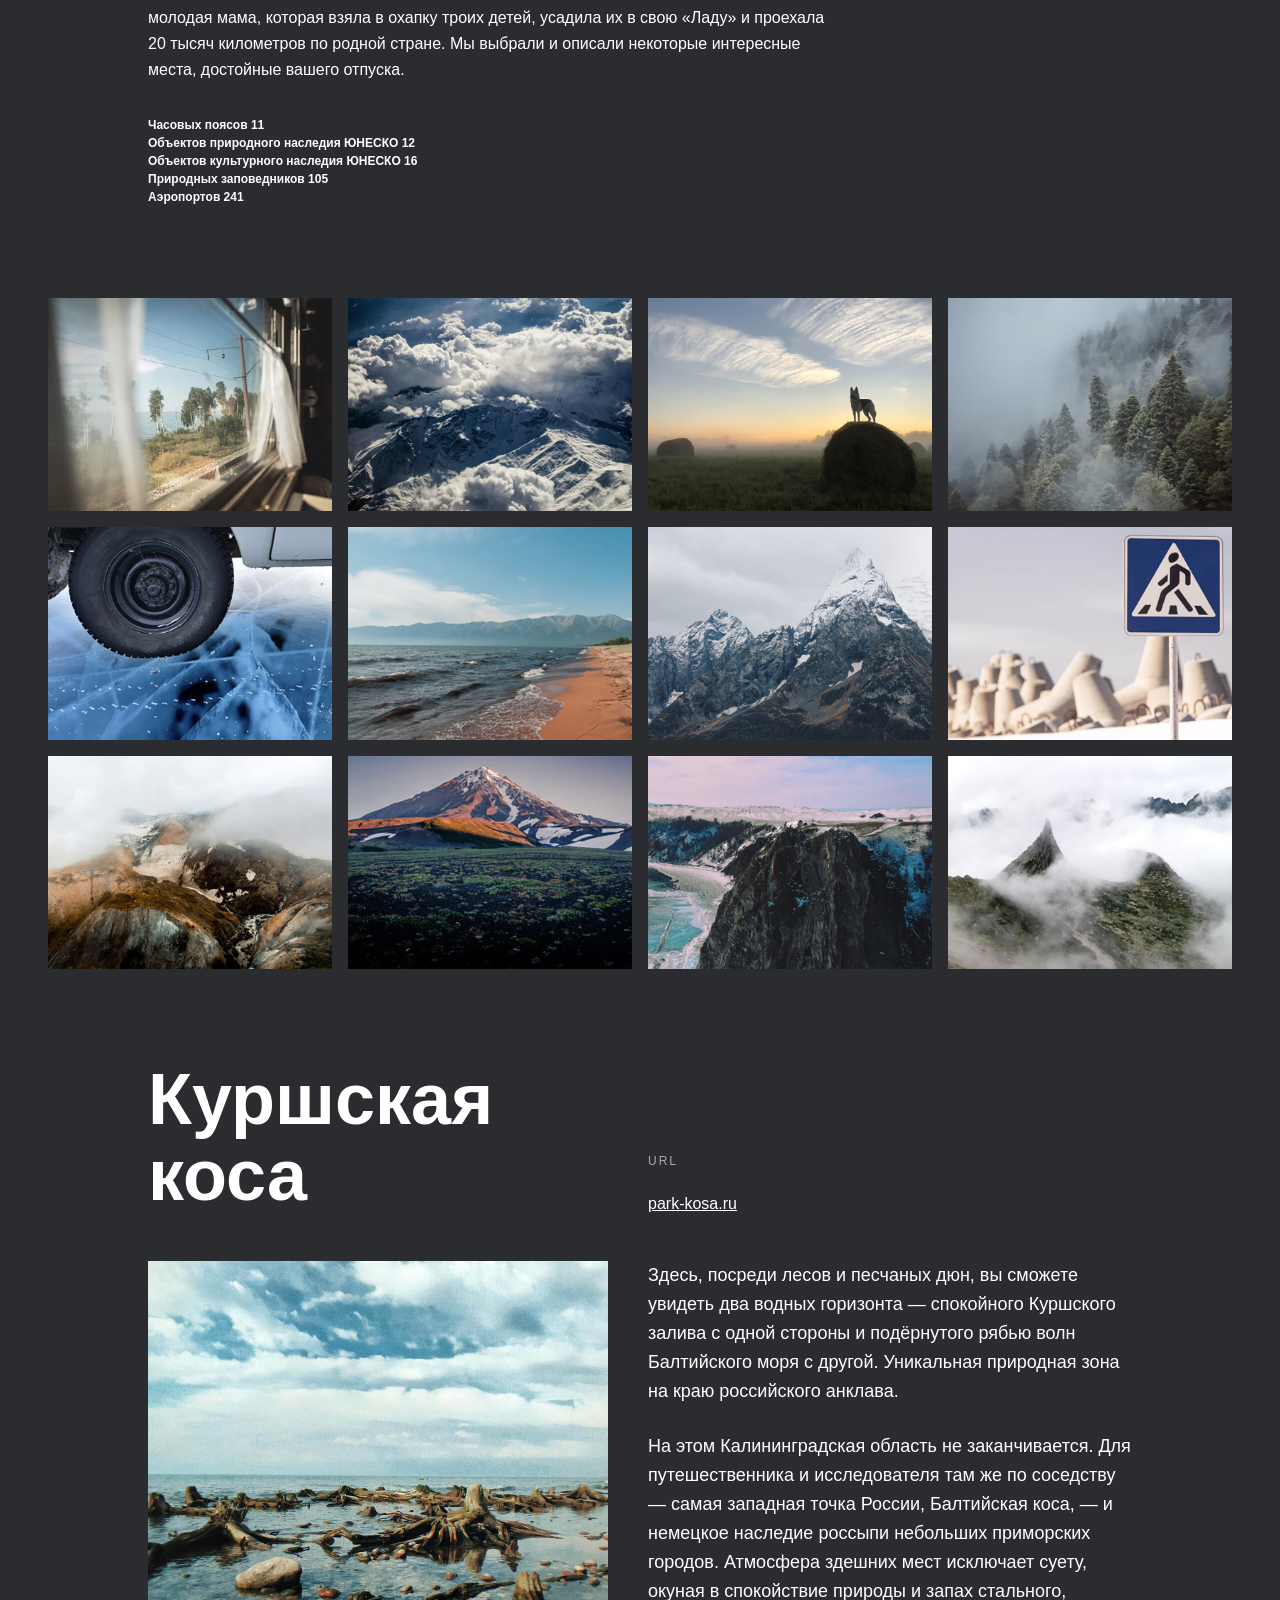
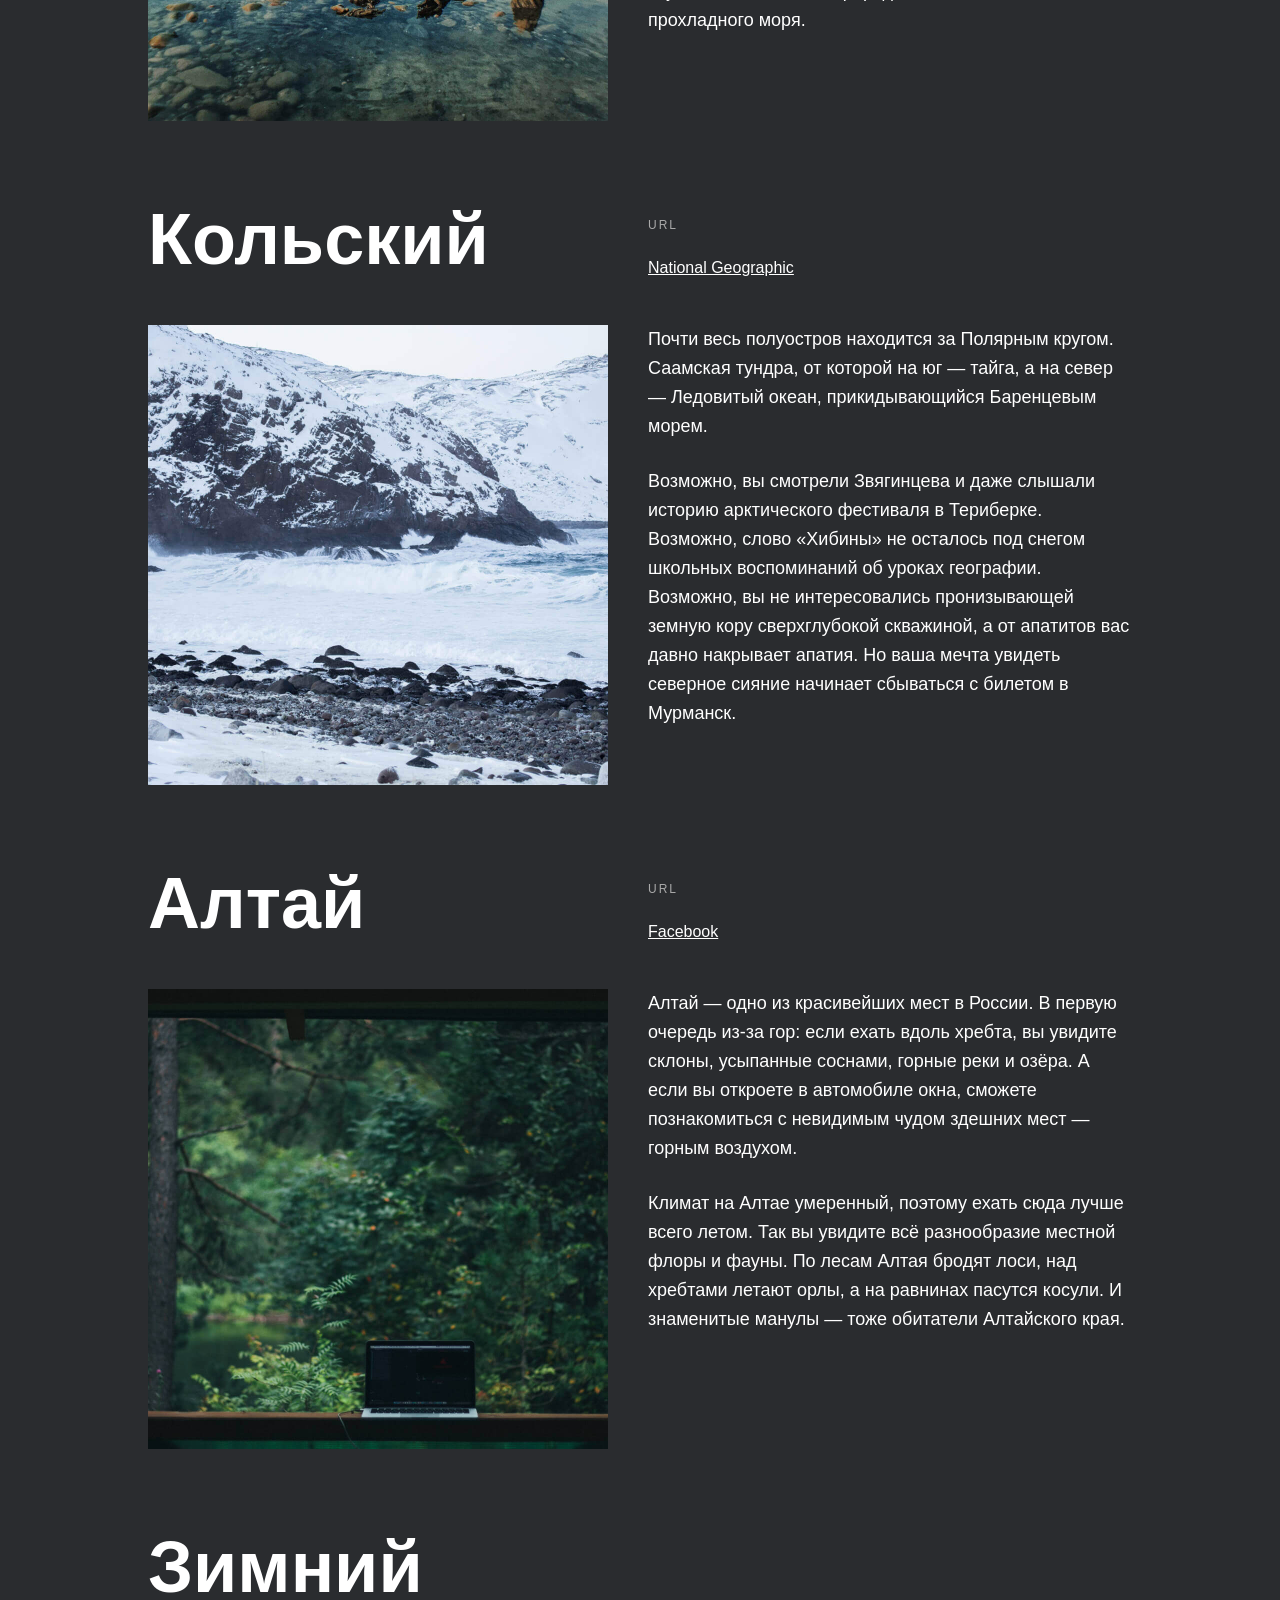
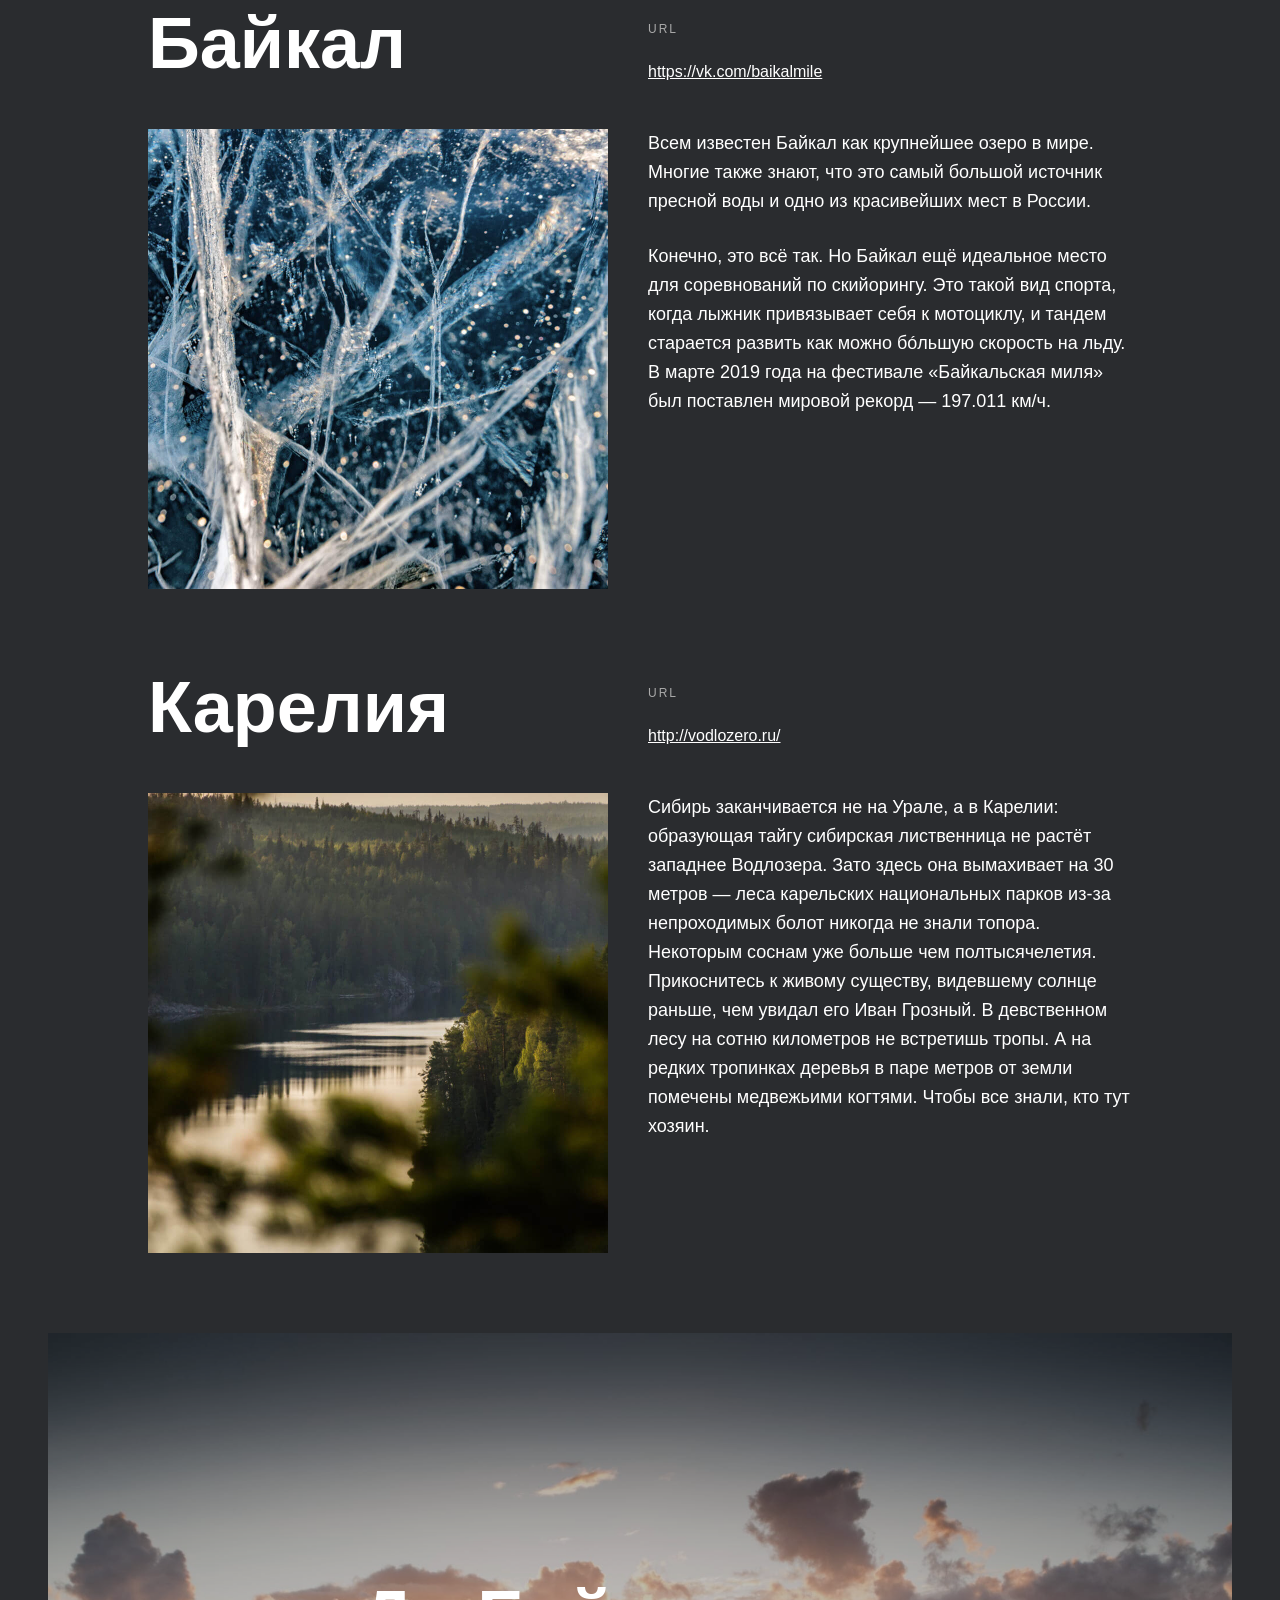
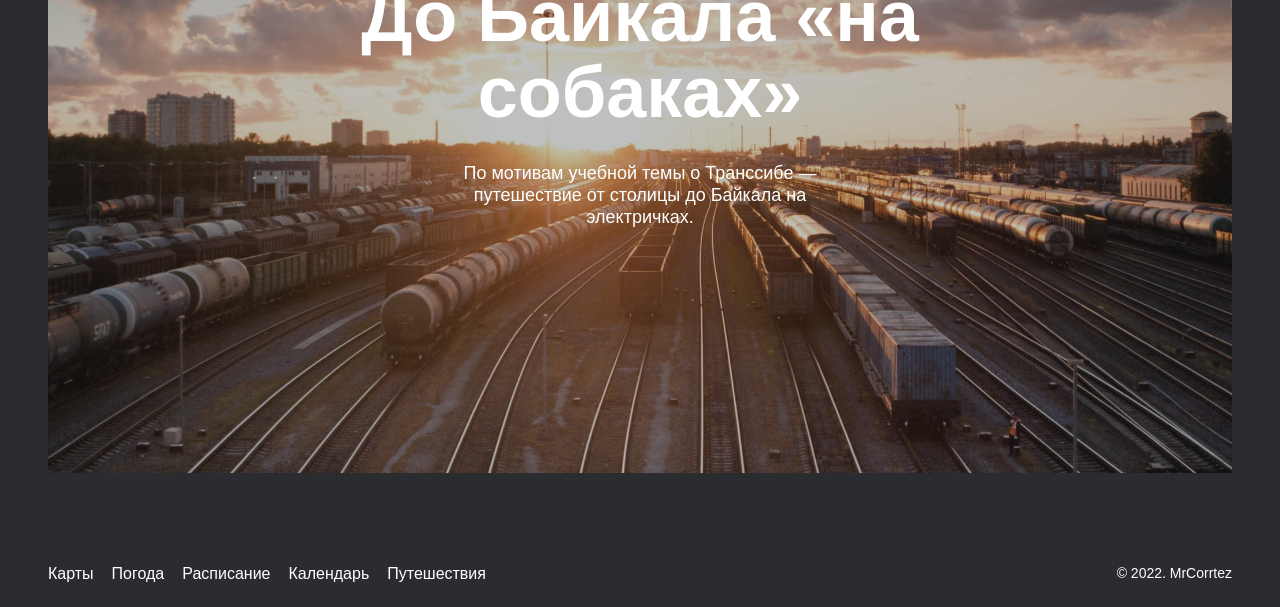
==== commit 8963a375: "cover-hover-opacity, adapt 1280" ====
--- a/russian-travel.html
+++ b/russian-travel.html
@@ -58,8 +58,8 @@
       <img class="photo-grid__item" src="./images/photo-grid-ergaki.jpg" alt="Ергаки">
     </section>
 
-    <section class="places">
-      <ul>
+    <section>
+      <ul class="places">
         <li class="places__place">
           <h3 class="places__title">Куршская коса</h3>
           <div class="places__website">
@@ -154,12 +154,13 @@
       </ul>
     </section>
 
-    <section class="cover">
-      <a class="cover__opacity" href="https://stampsy.com/na-elektrichkakh-do-baikala">
+    <section>
+      <a class="cover link cover__link" href="https://stampsy.com/na-elektrichkakh-do-baikala">
         <img class="cover__background" src="./images/cover-trains.jpg" alt="Поезда на станции">
+        <div class="cover__opacity"></div>
+        <h3 class="cover__title">До Байкала «на собаках»</h3>
+        <p class="cover__subtitle">По мотивам учебной темы о Транссибе — путешествие от столицы до Байкала на электричках.</p>
       </a>
-      <h3 class="cover__title">До Байкала «на собаках»</h3>
-      <p class="cover__subtitle">По мотивам учебной темы о Транссибе — путешествие от столицы до Байкала на электричках.</p>
     </section>
 
   </main>
--- a/pages/index.css
+++ b/pages/index.css
@@ -35,6 +35,7 @@
 @import url(../blocks/places/__paragraph/places__paragraph.css);
 
 @import url(../blocks/cover/cover.css);
+@import url(../blocks/cover/__link/cover__link.css);
 @import url(../blocks/cover/__opacity/cover__opacity.css);
 @import url(../blocks/cover/__background/cover__background.css);
 @import url(../blocks/cover/__title/cover__title.css);
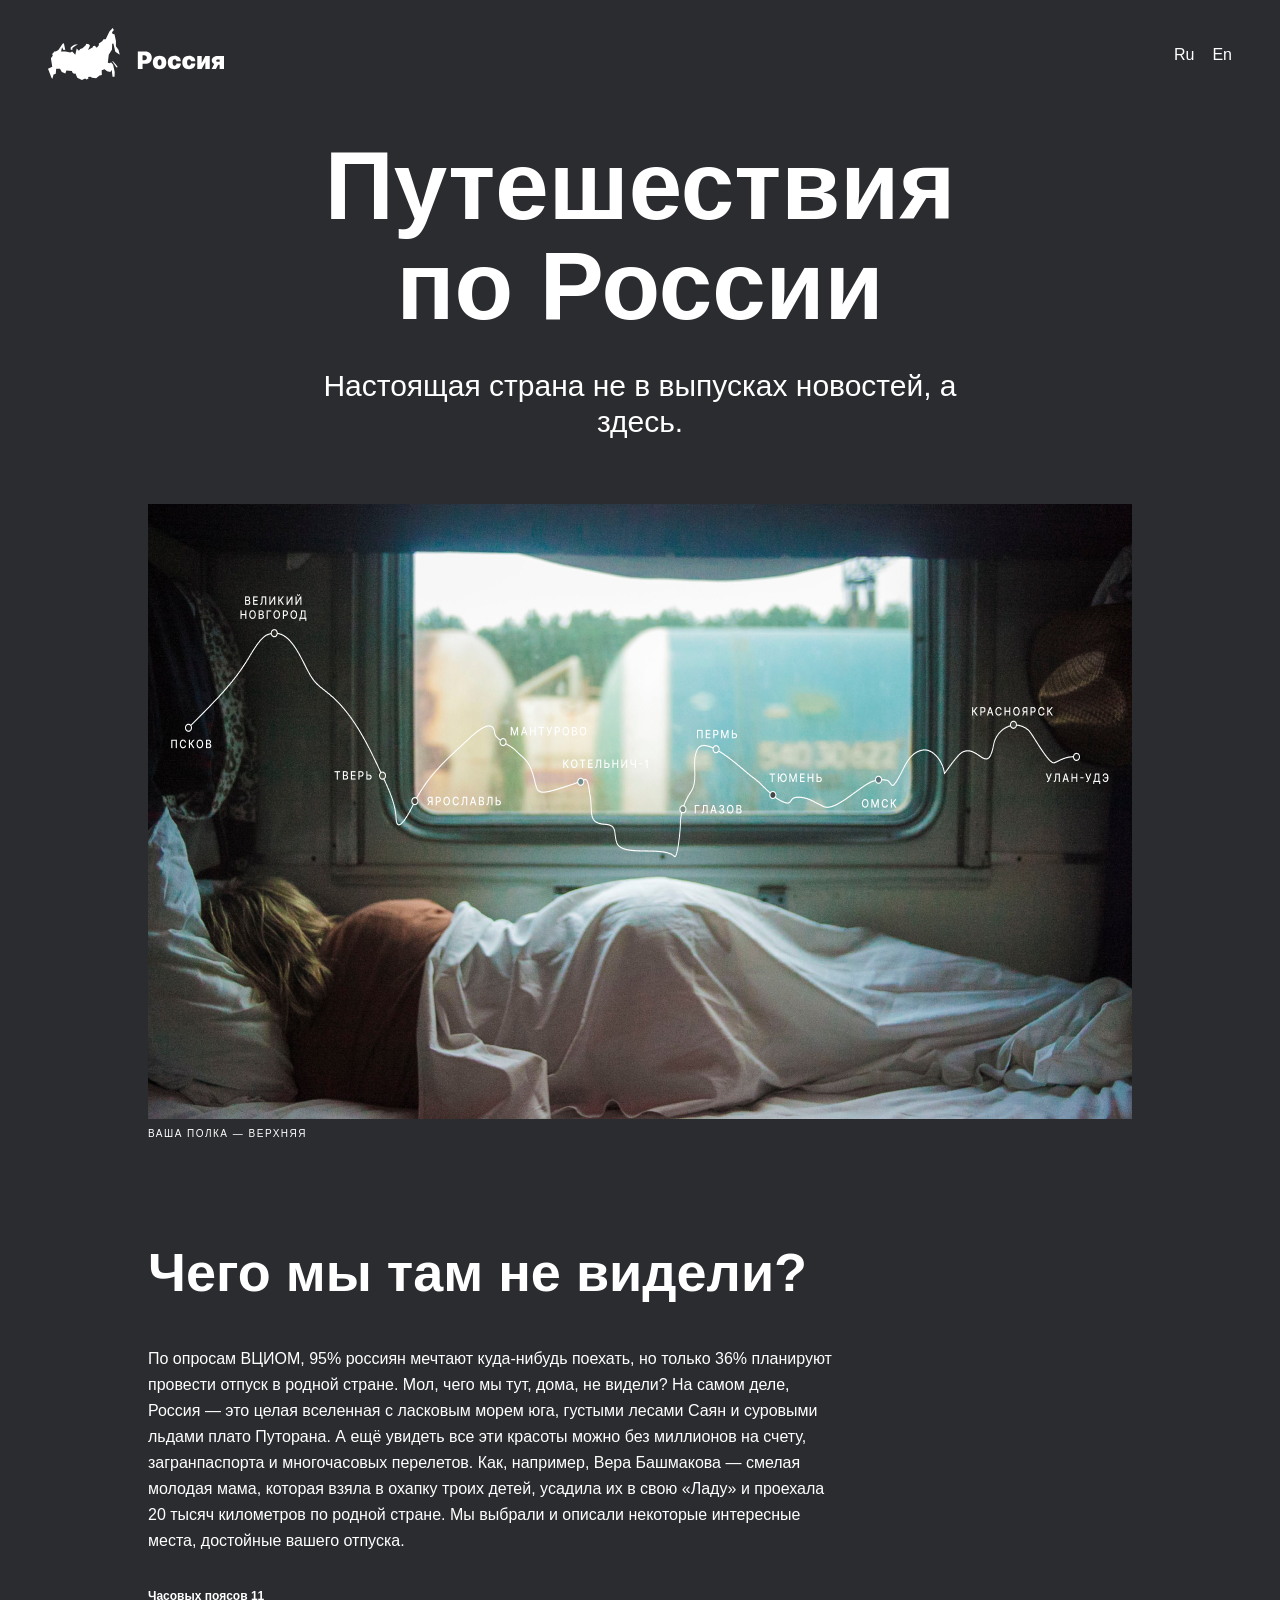
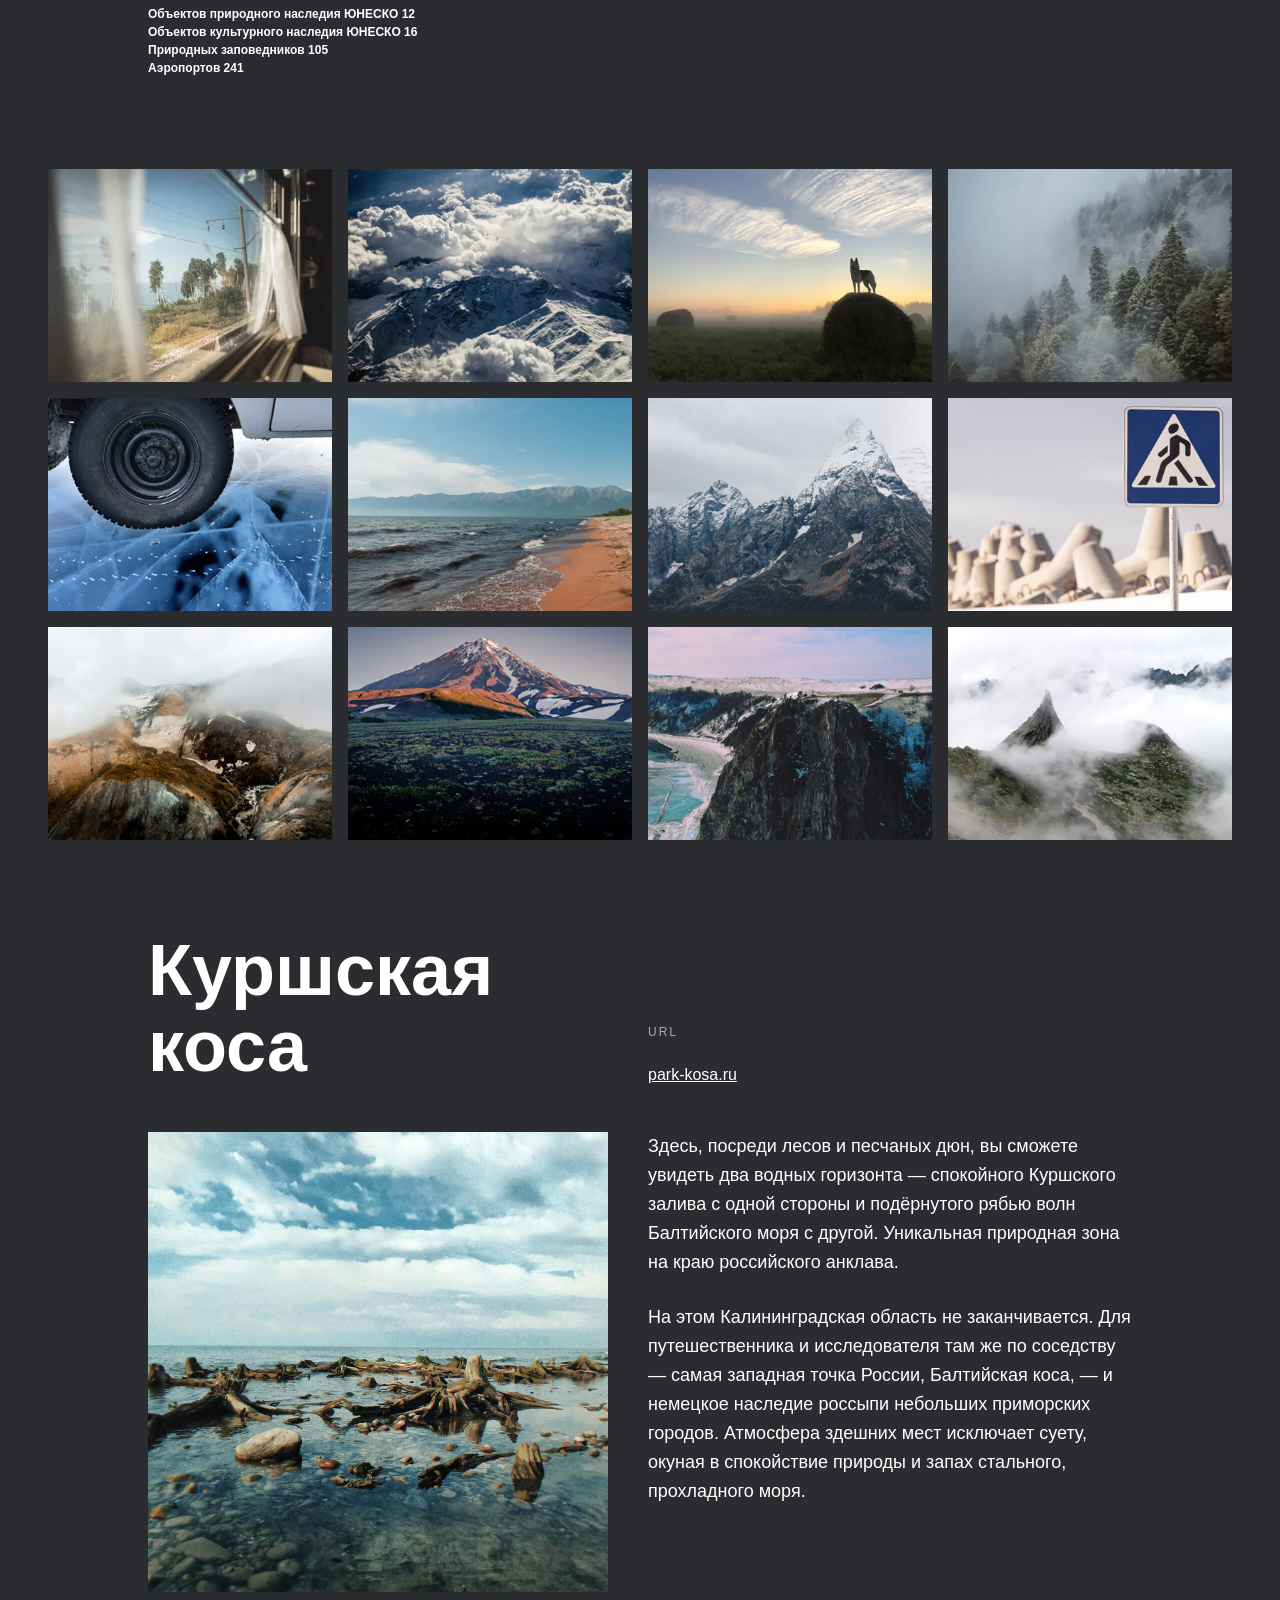
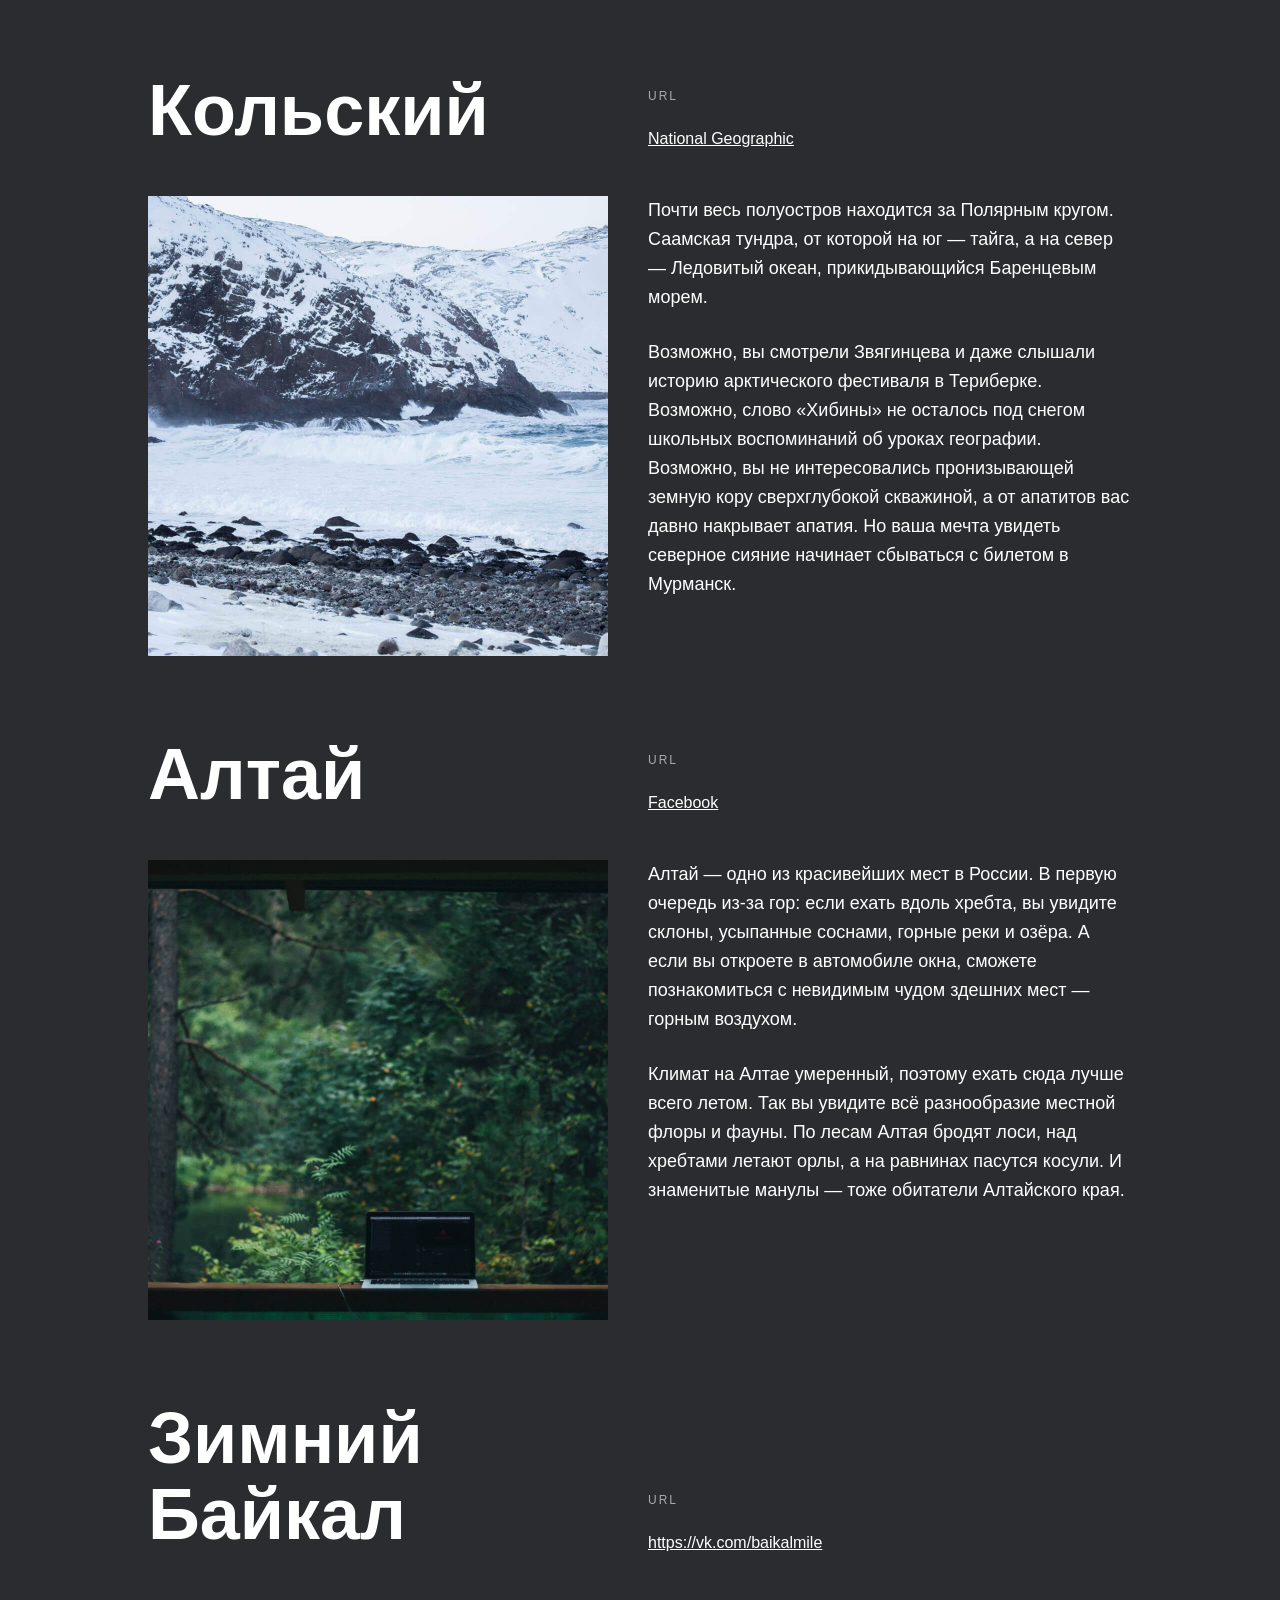
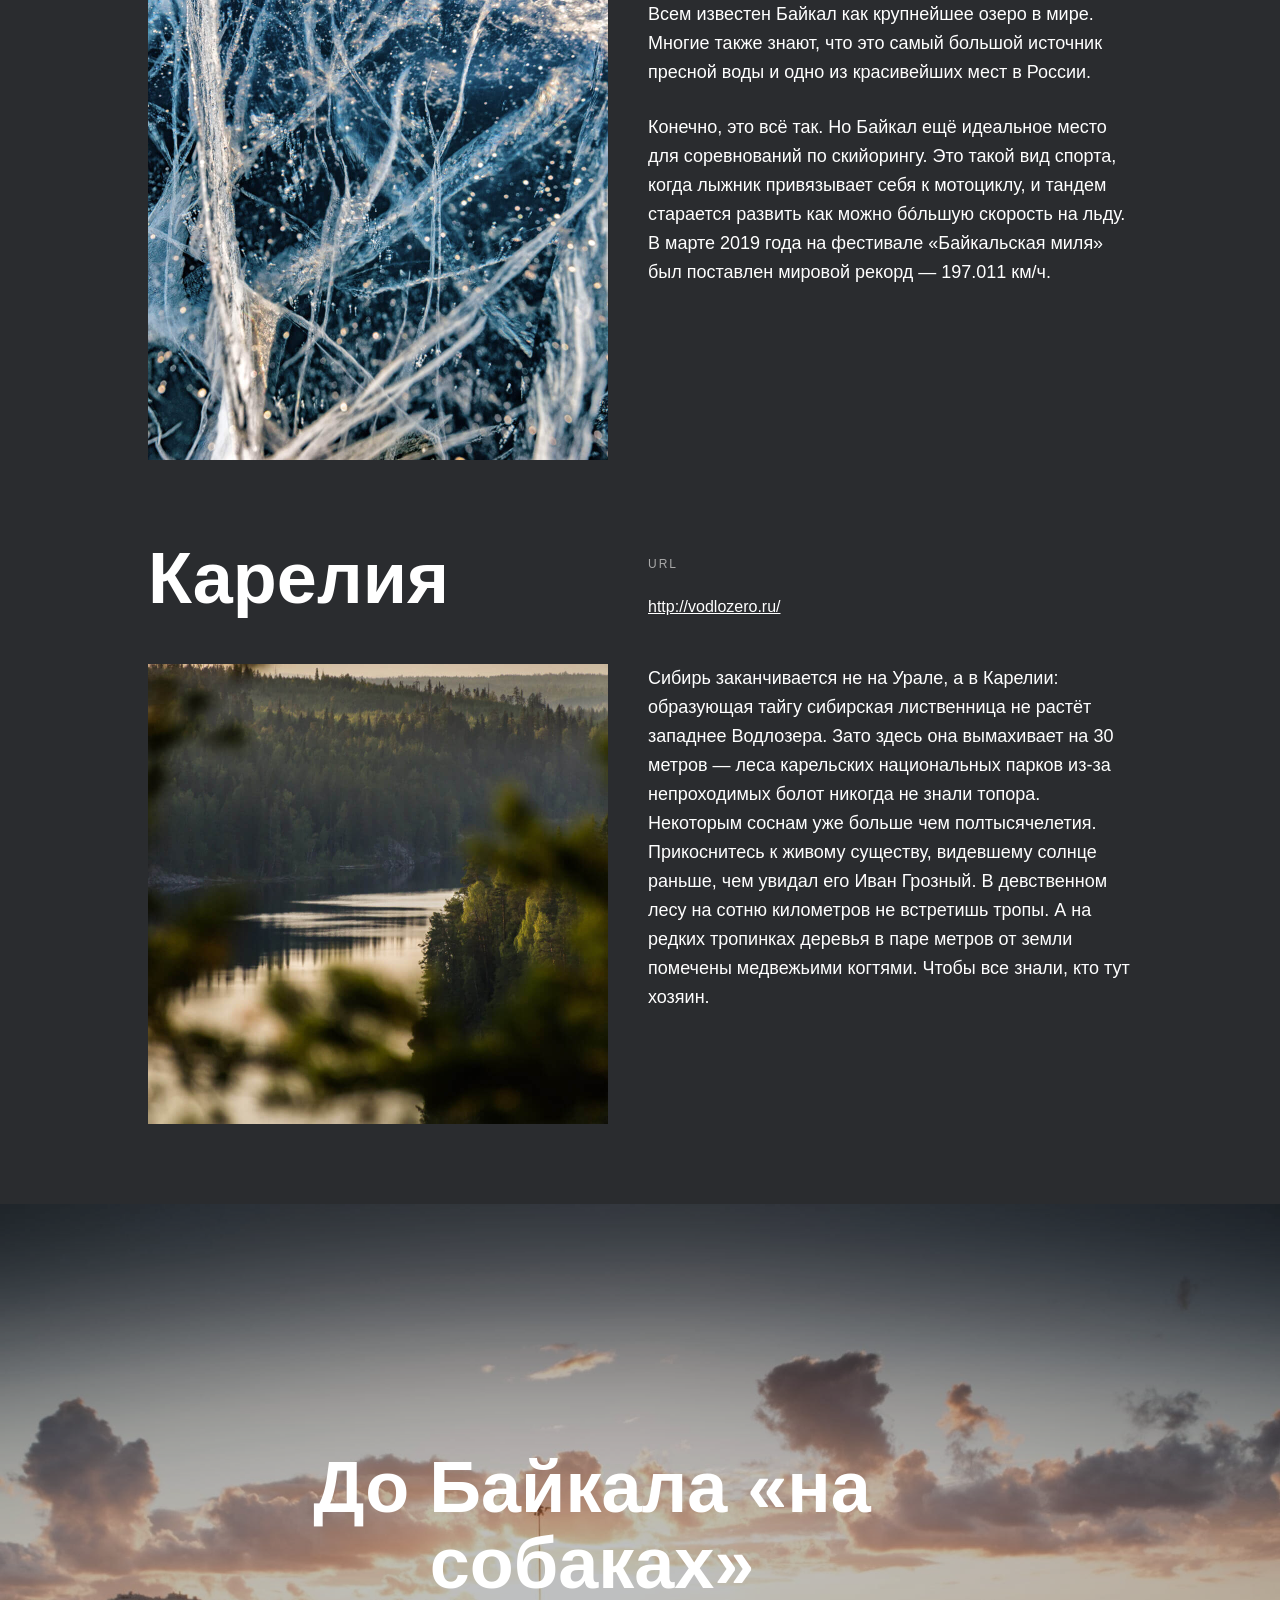
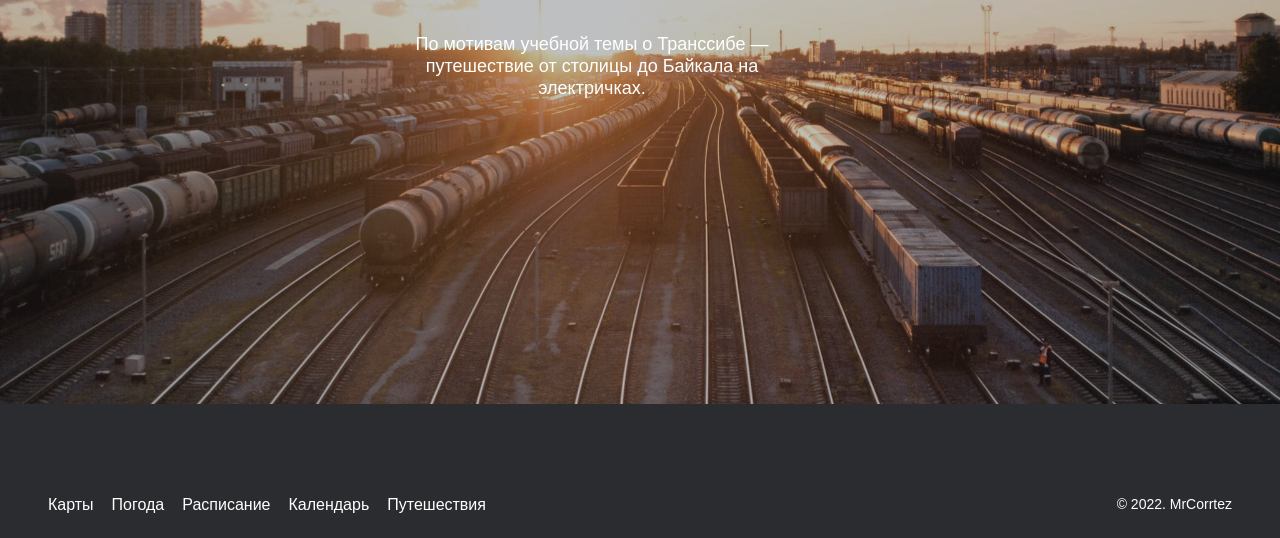
==== commit cedb396a: "cover, adapt 1280" ====
--- a/russian-travel.html
+++ b/russian-travel.html
@@ -154,10 +154,9 @@
       </ul>
     </section>
 
-    <section>
-      <a class="cover link cover__link" href="https://stampsy.com/na-elektrichkakh-do-baikala">
+    <section class="cover">
+      <a class="cover__link" href="https://stampsy.com/na-elektrichkakh-do-baikala">
         <img class="cover__background" src="./images/cover-trains.jpg" alt="Поезда на станции">
-        <div class="cover__opacity"></div>
         <h3 class="cover__title">До Байкала «на собаках»</h3>
         <p class="cover__subtitle">По мотивам учебной темы о Транссибе — путешествие от столицы до Байкала на электричках.</p>
       </a>
--- a/pages/index.css
+++ b/pages/index.css
@@ -36,7 +36,6 @@
 
 @import url(../blocks/cover/cover.css);
 @import url(../blocks/cover/__link/cover__link.css);
-@import url(../blocks/cover/__opacity/cover__opacity.css);
 @import url(../blocks/cover/__background/cover__background.css);
 @import url(../blocks/cover/__title/cover__title.css);
 @import url(../blocks/cover/__subtitle/cover__subtitle.css);
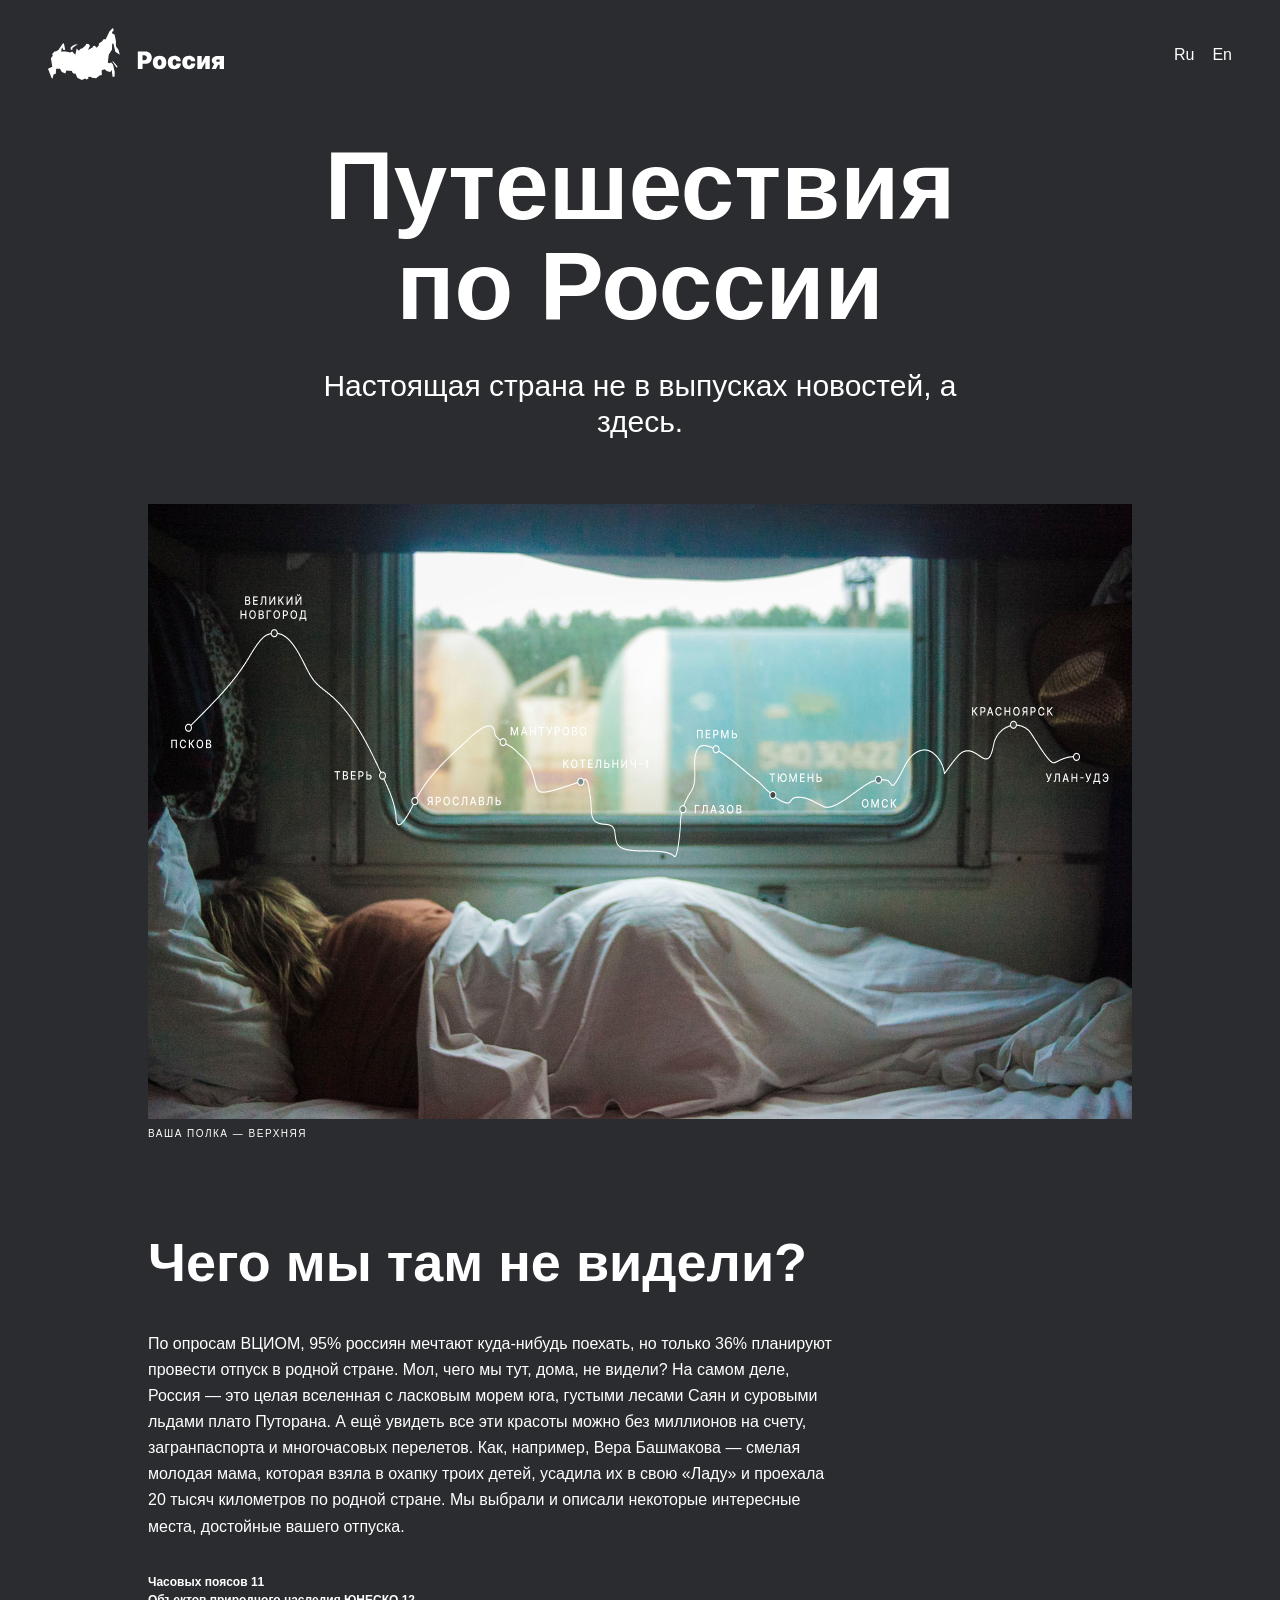
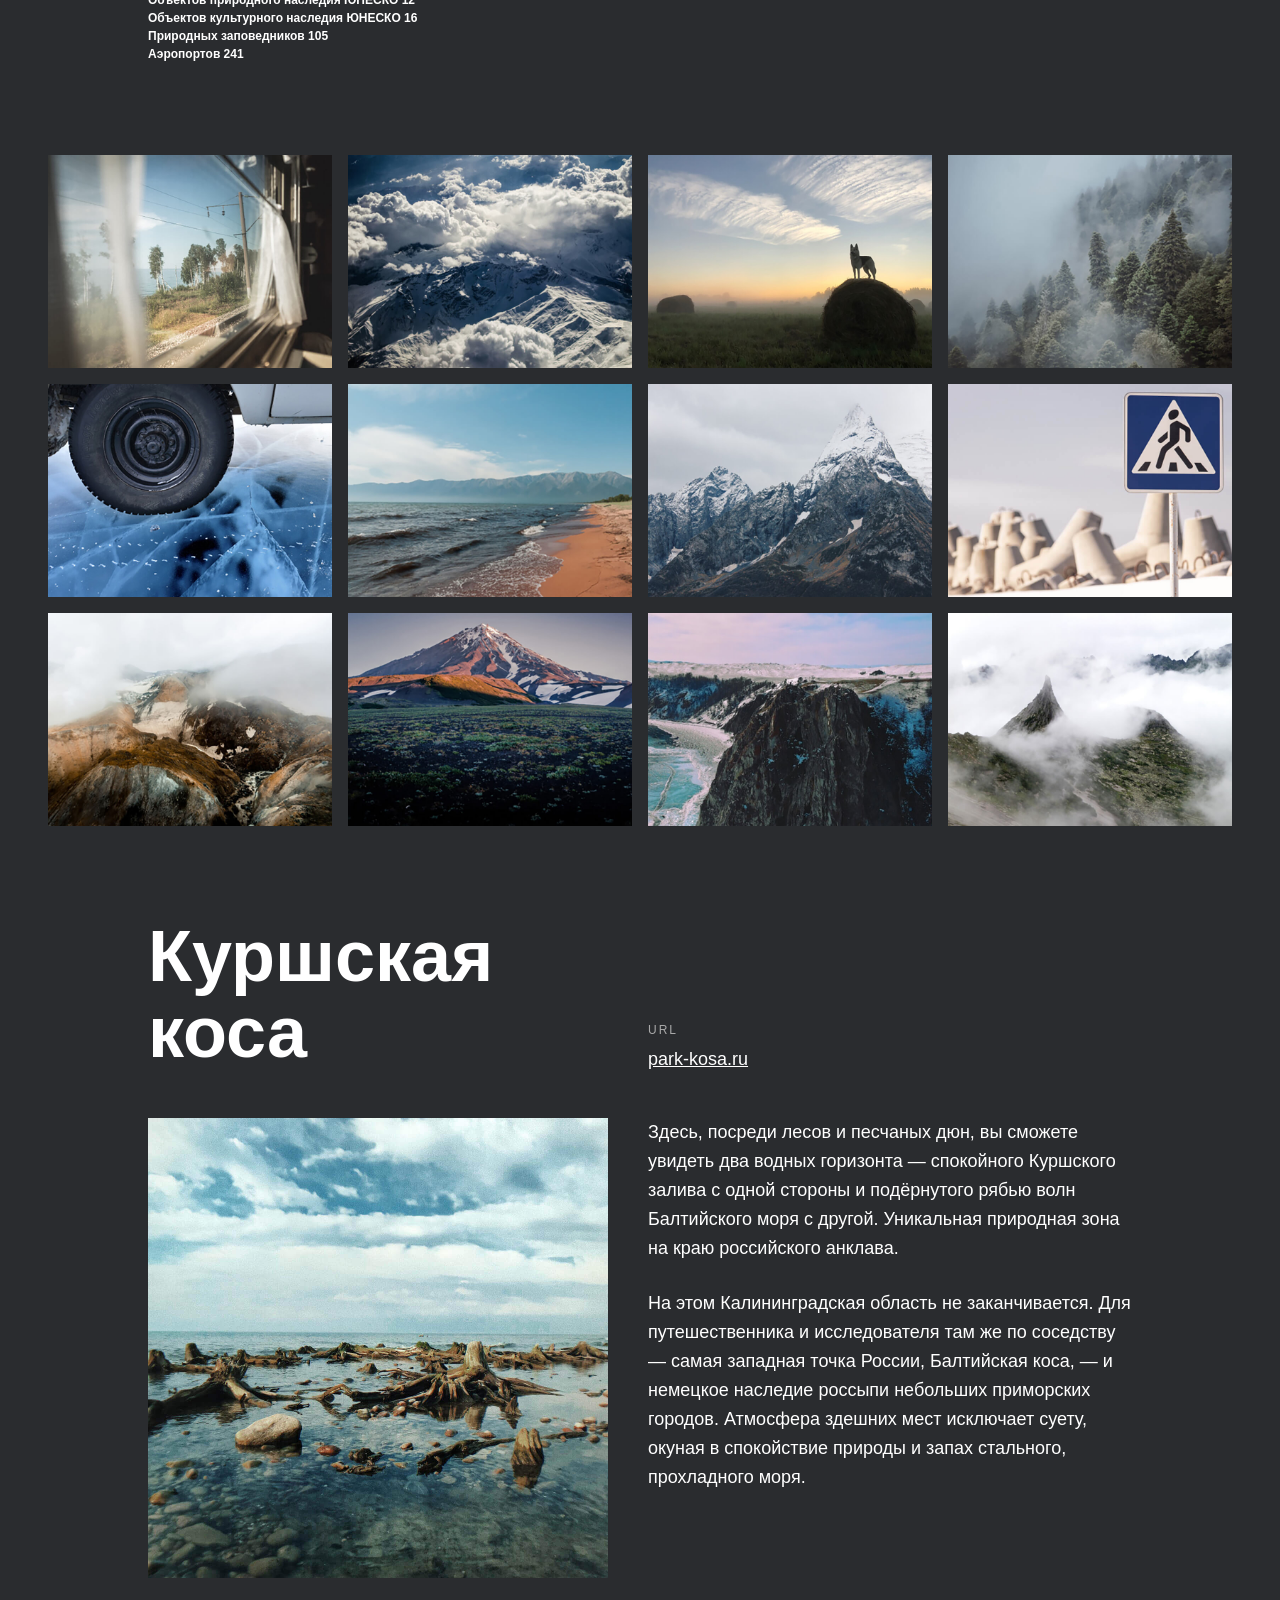
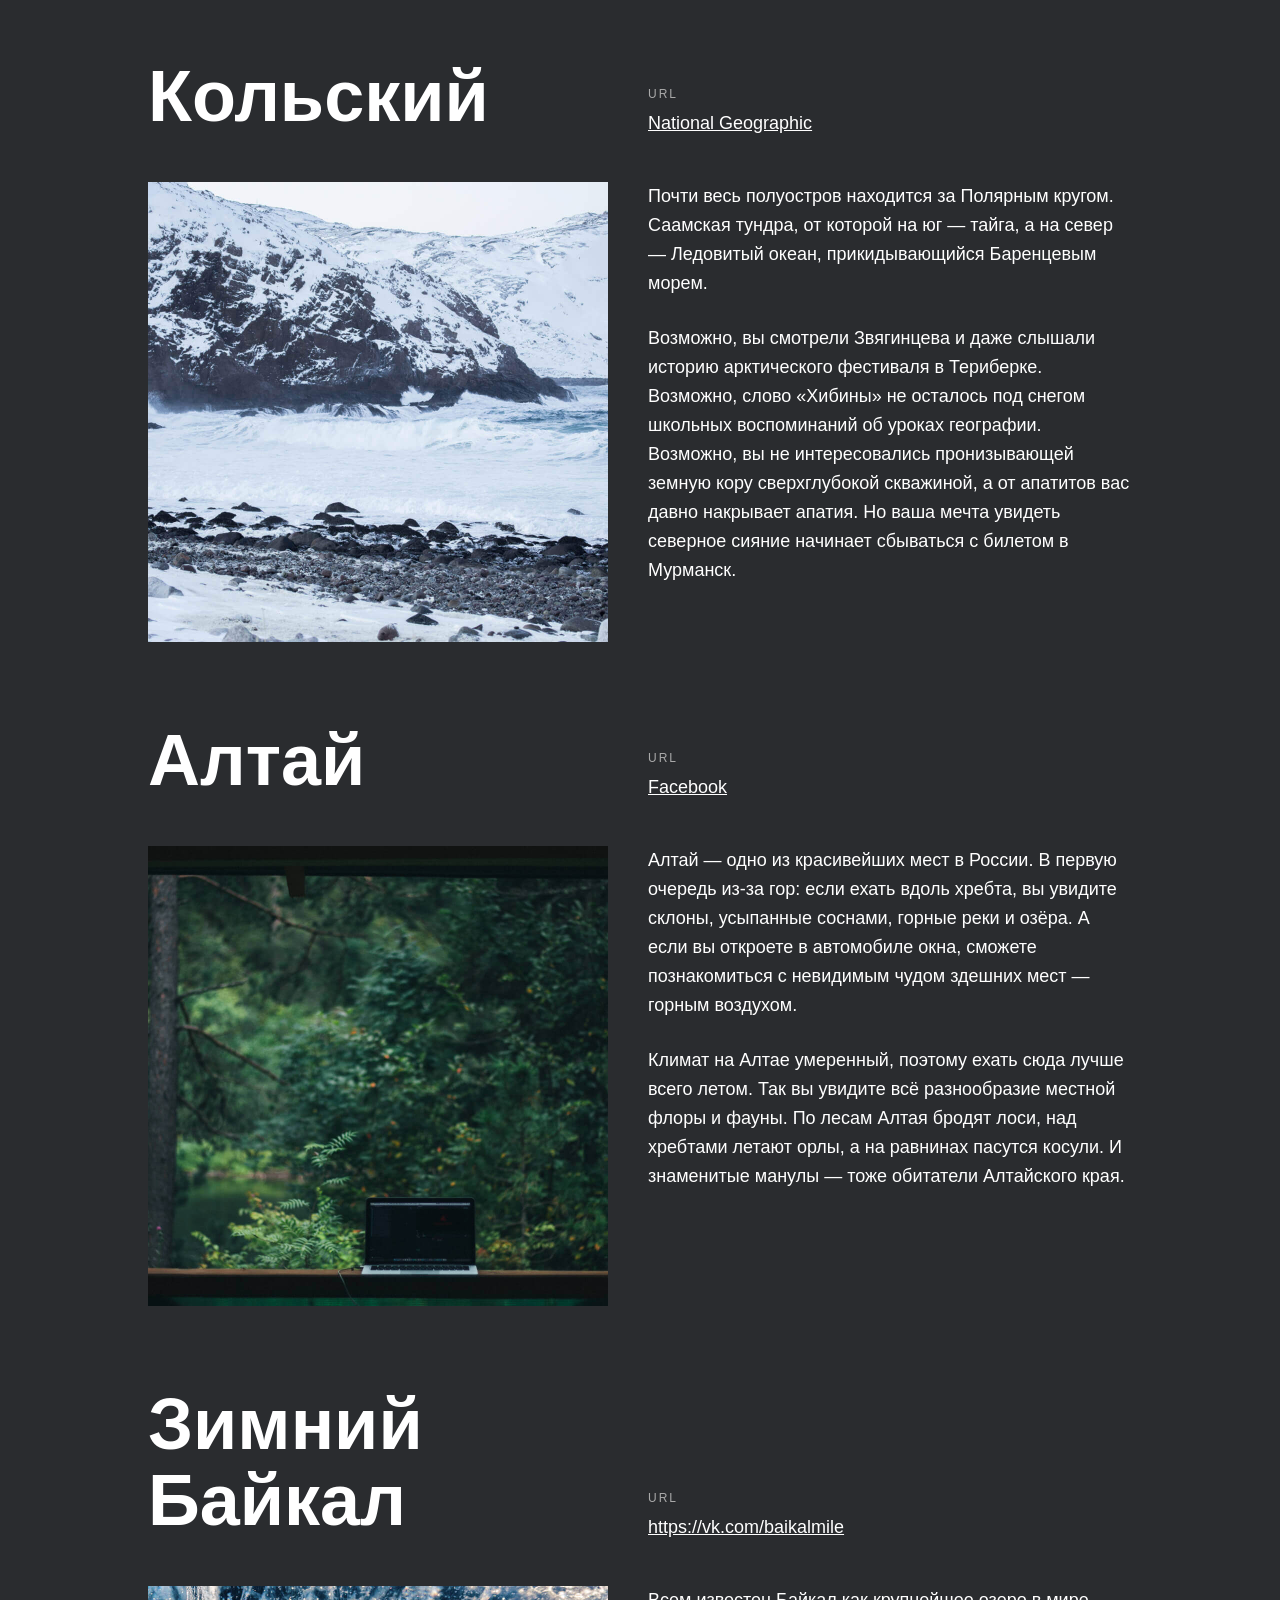
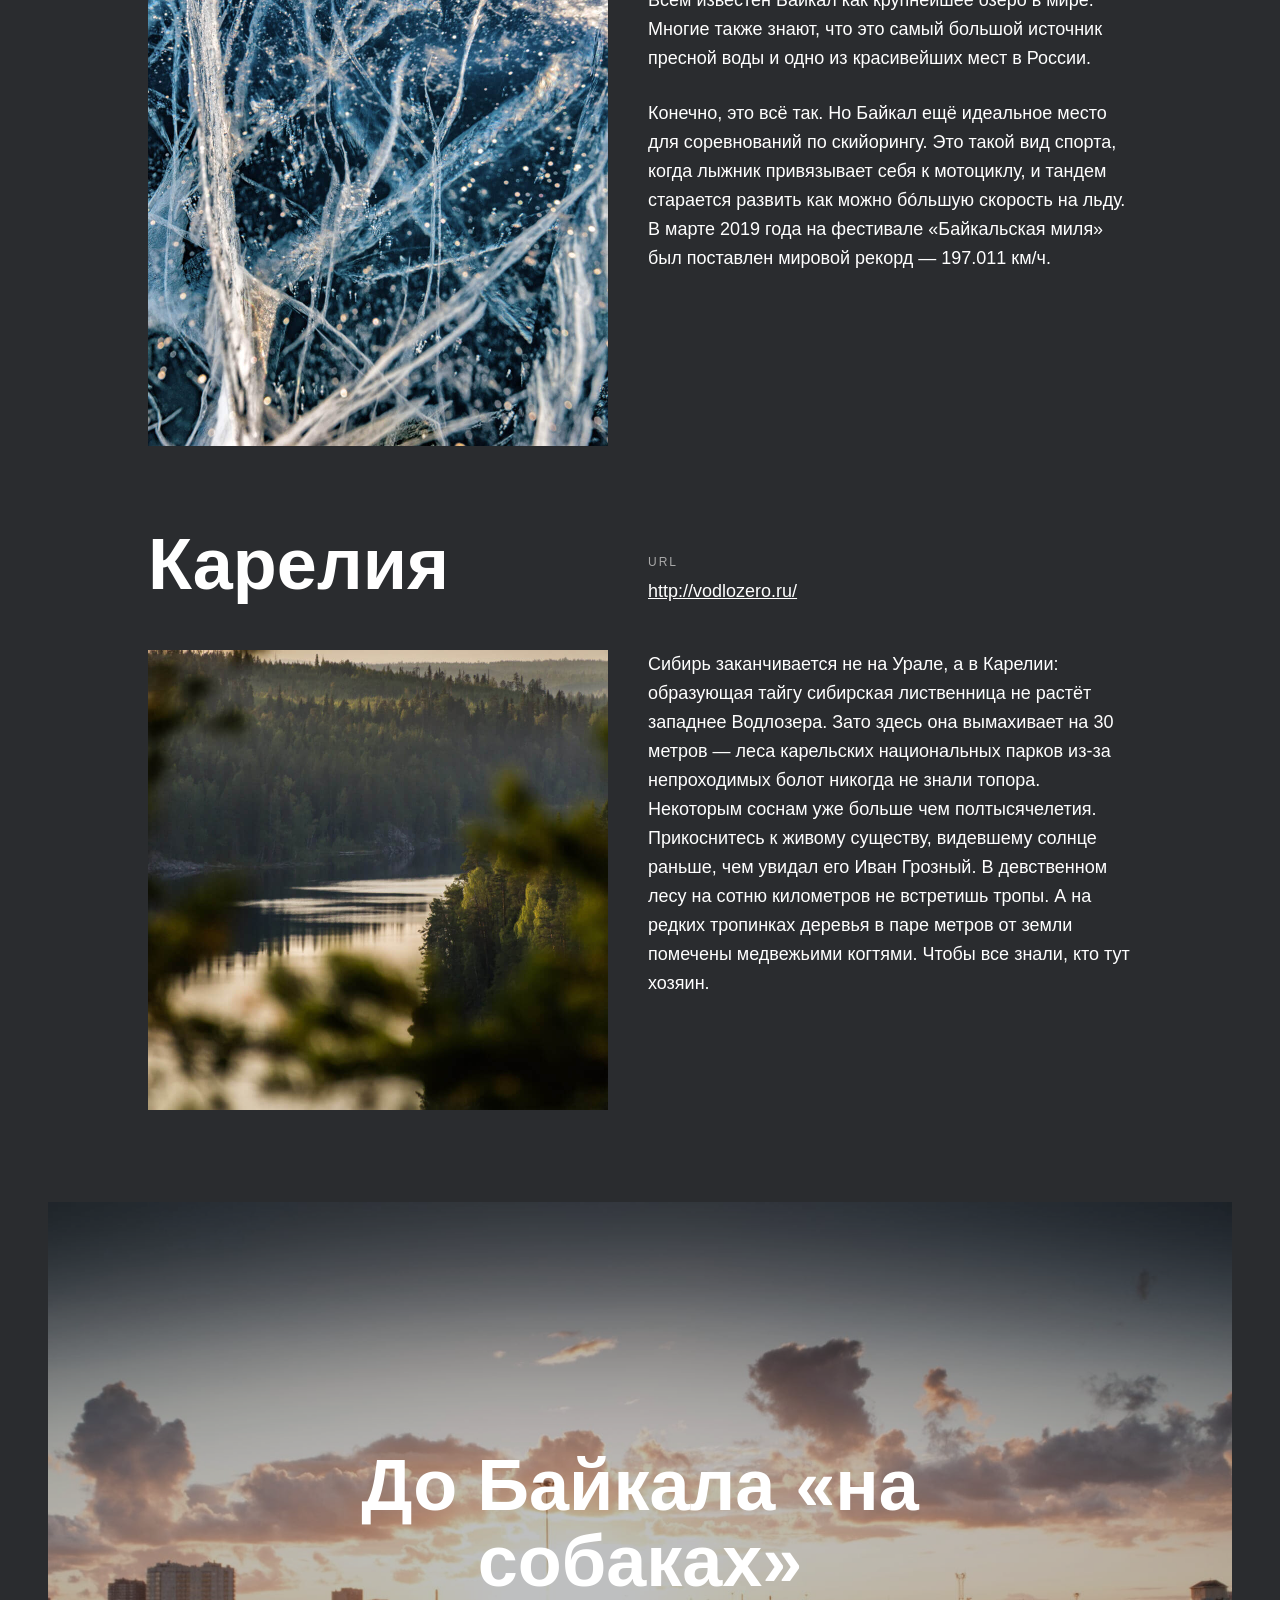
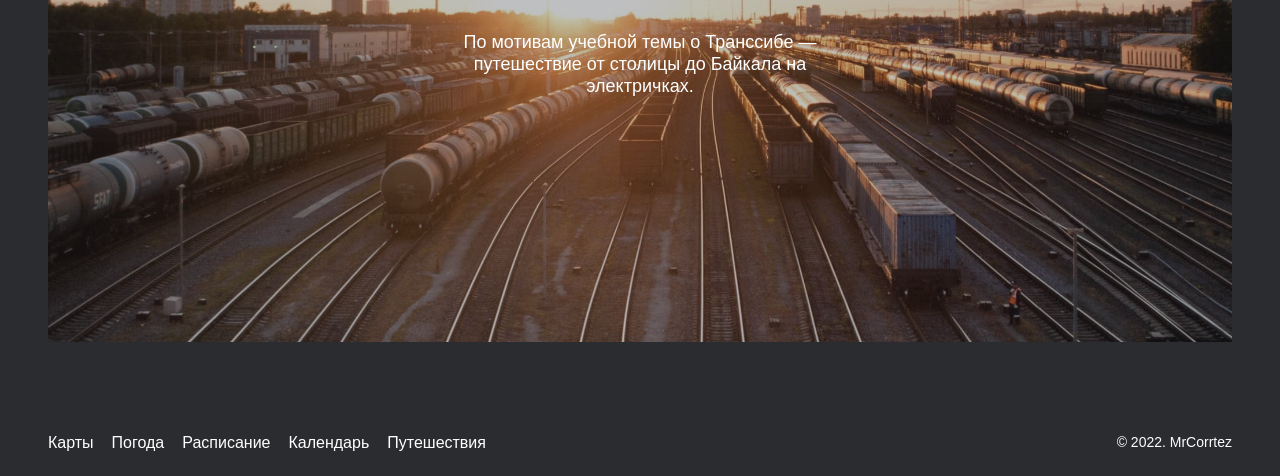
==== commit feab49b6: "adapt 1024, pixelperfect" ====
--- a/russian-travel.html
+++ b/russian-travel.html
@@ -16,7 +16,7 @@
     </ul>
   </header>
 
-  <main>
+  <main class="content">
 
     <section class="lead">
       <h1 class="lead__title">Путешествия по России</h1>
--- a/pages/index.css
+++ b/pages/index.css
@@ -5,6 +5,8 @@
 @import url(../blocks/root/root.css);
 
 @import url(../blocks/link/link.css);
+
+@import url(../blocks/content/content.css);
 
 @import url(../blocks/header/header.css);
 @import url(../blocks/header/__logo/header__logo.css);
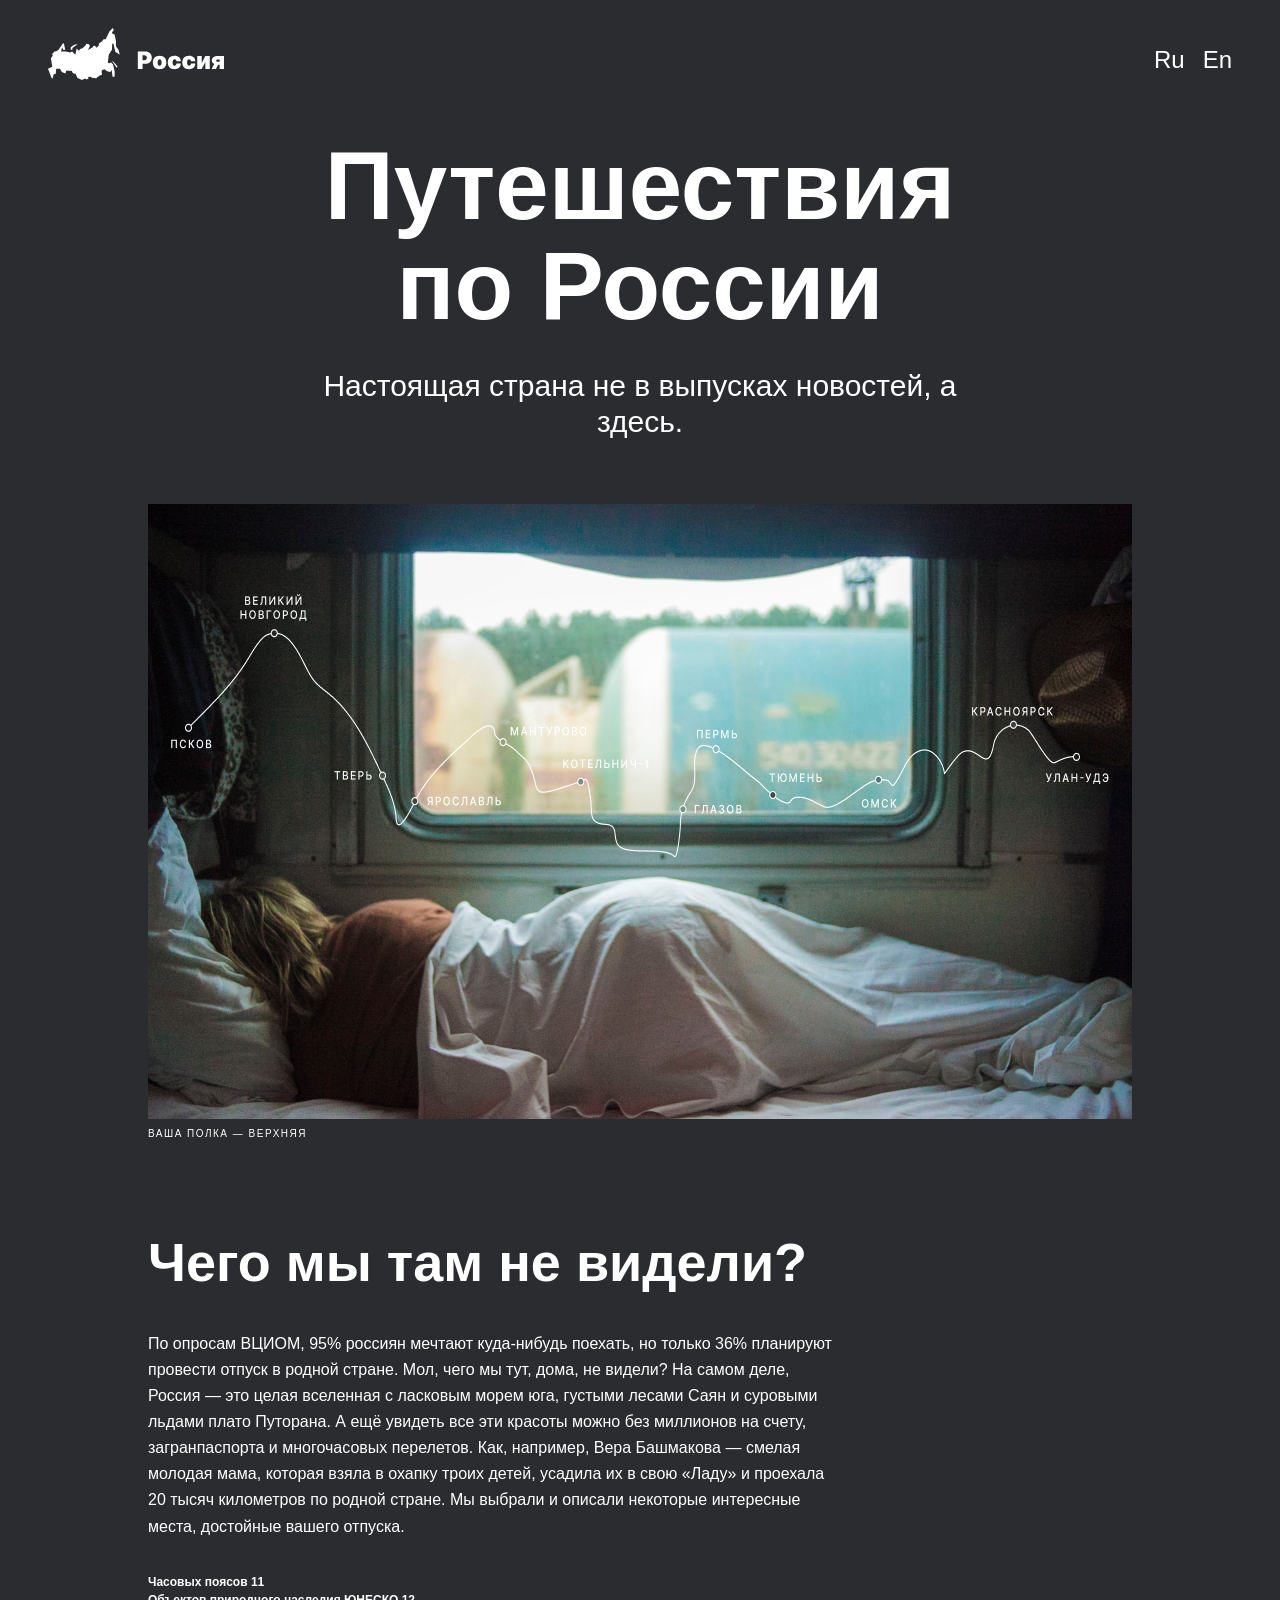
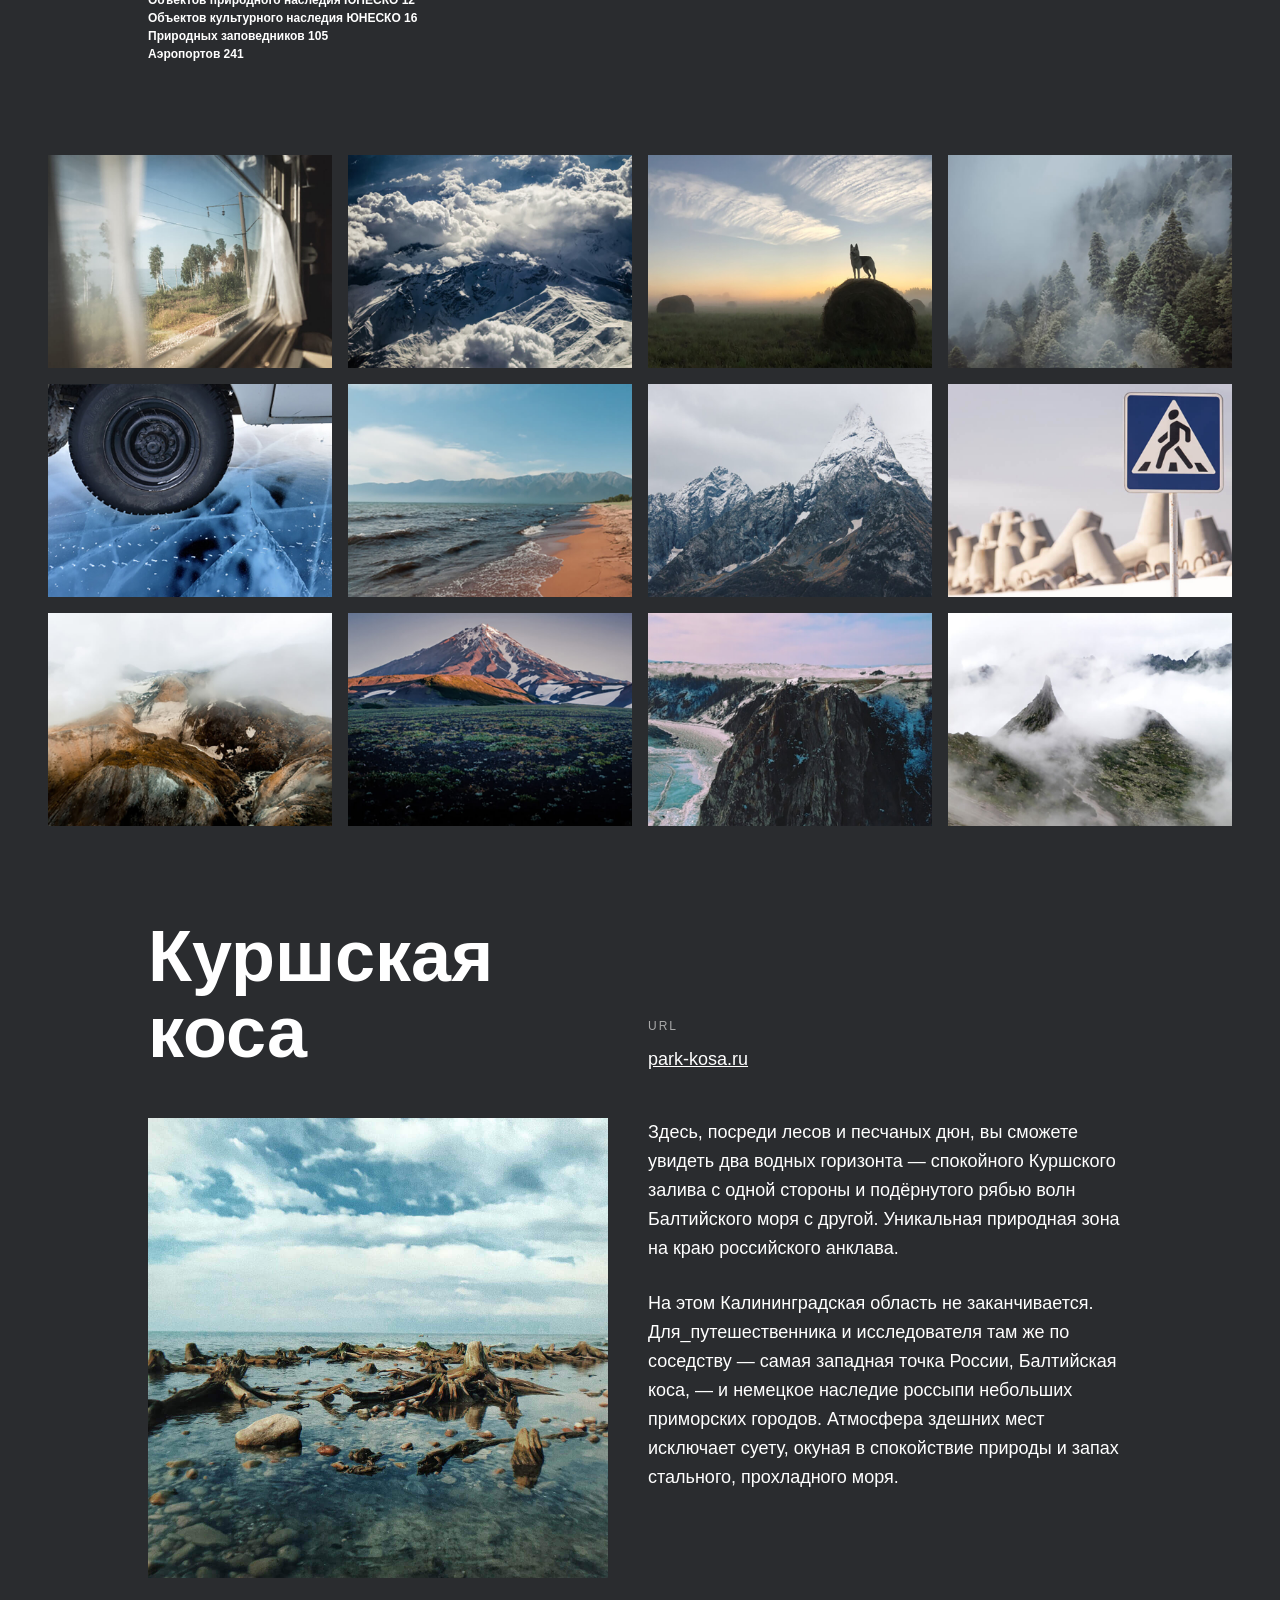
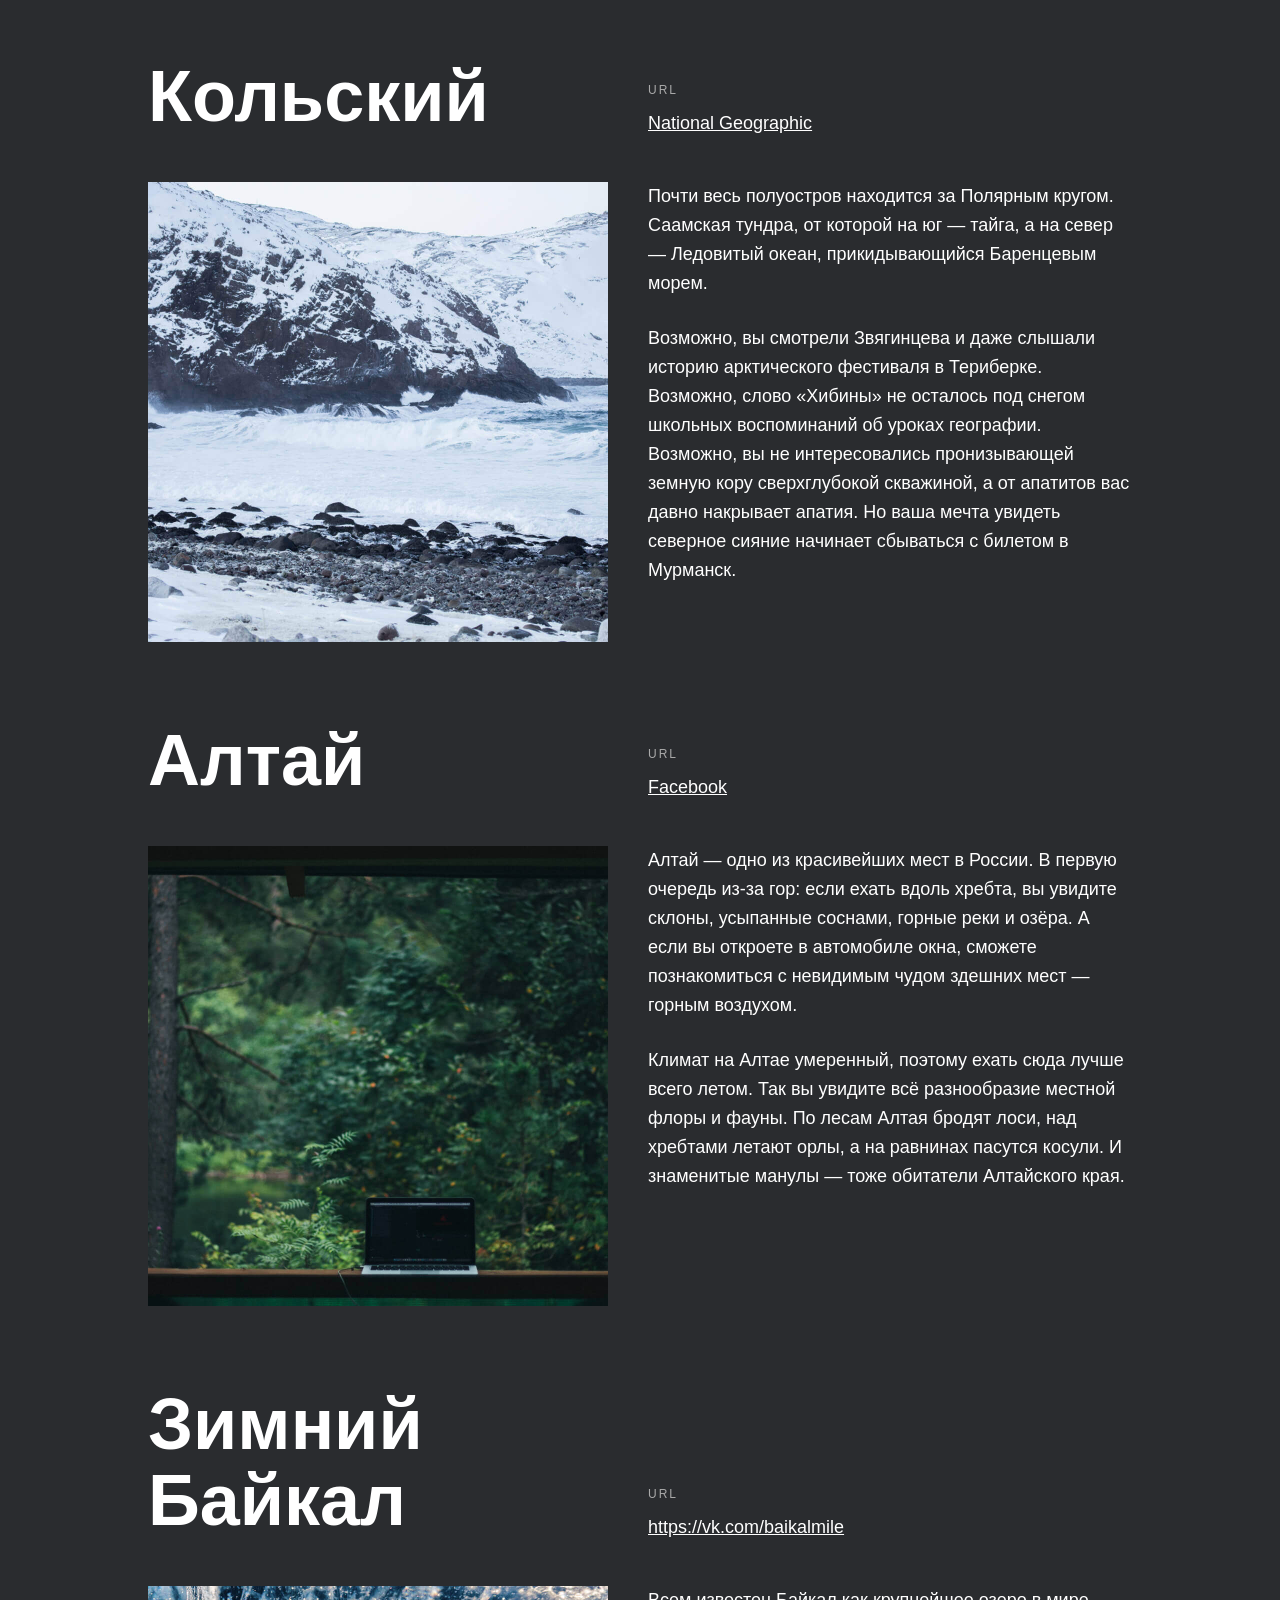
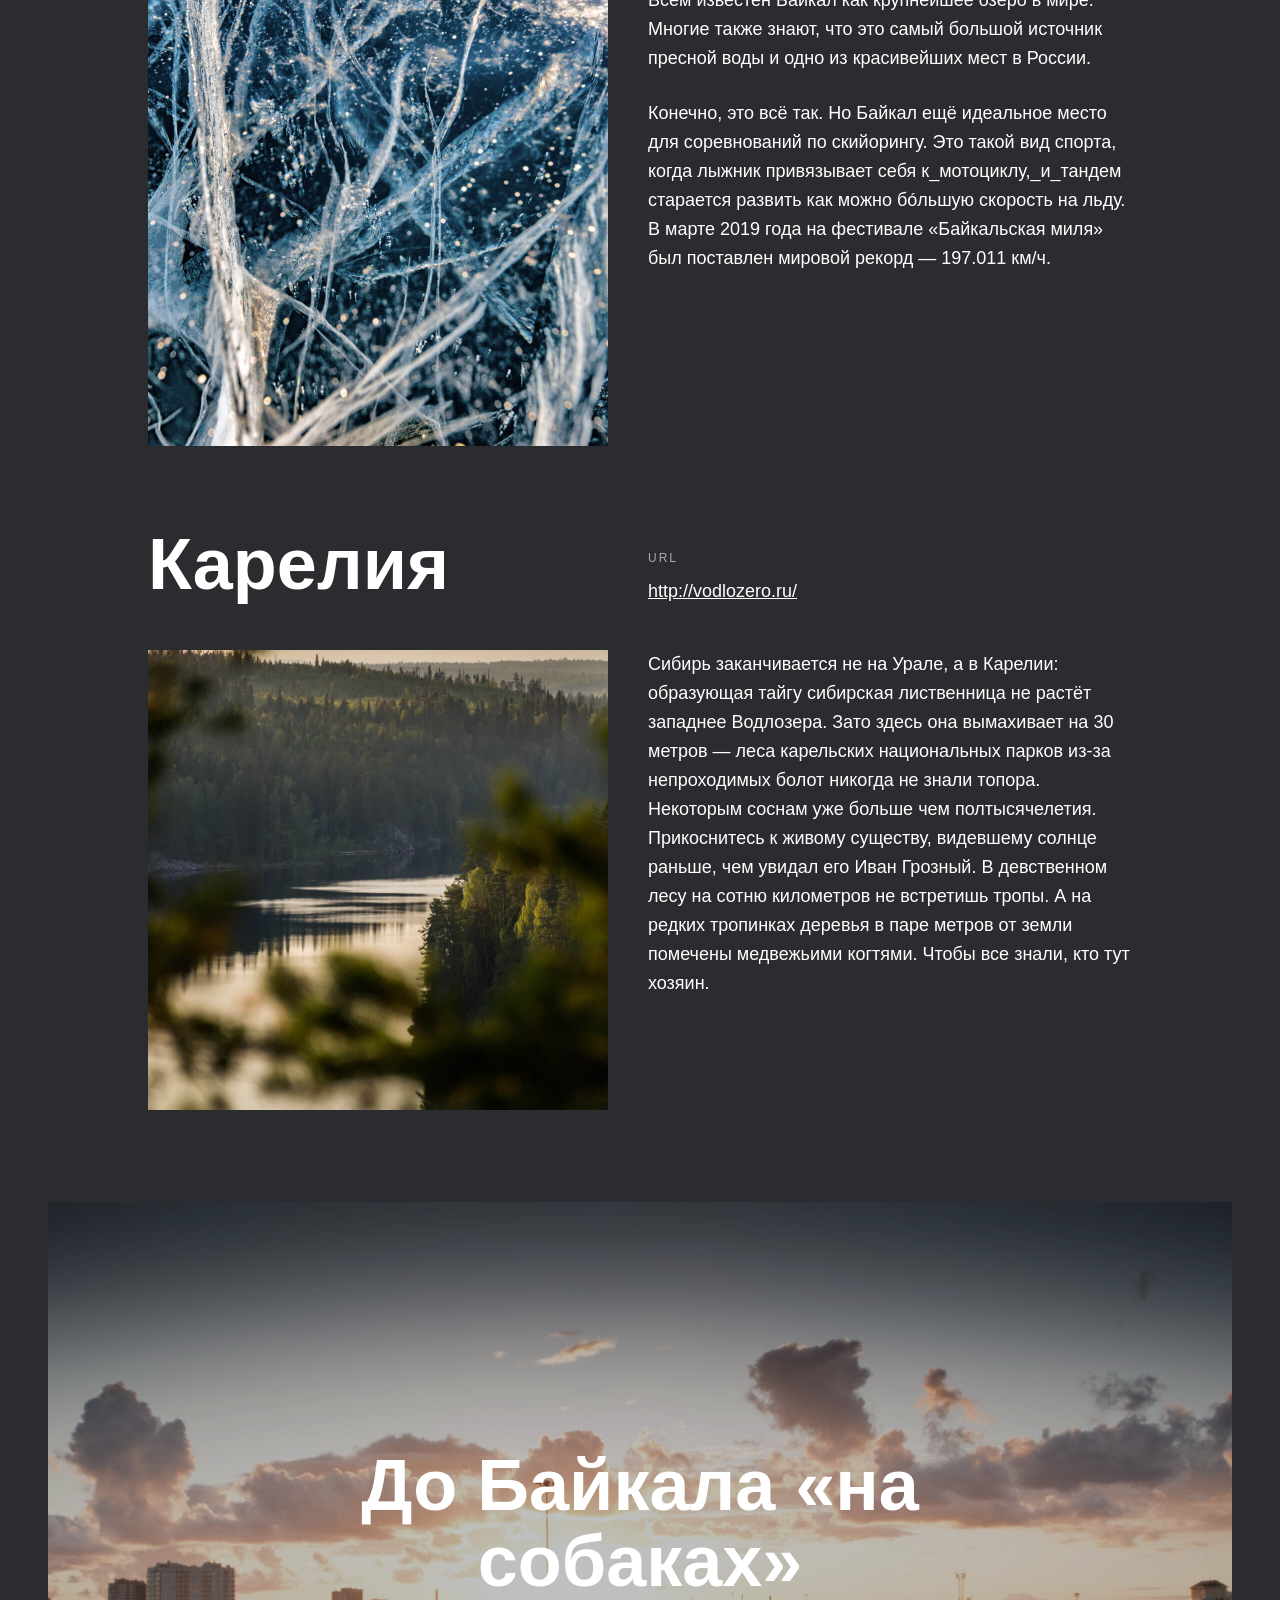
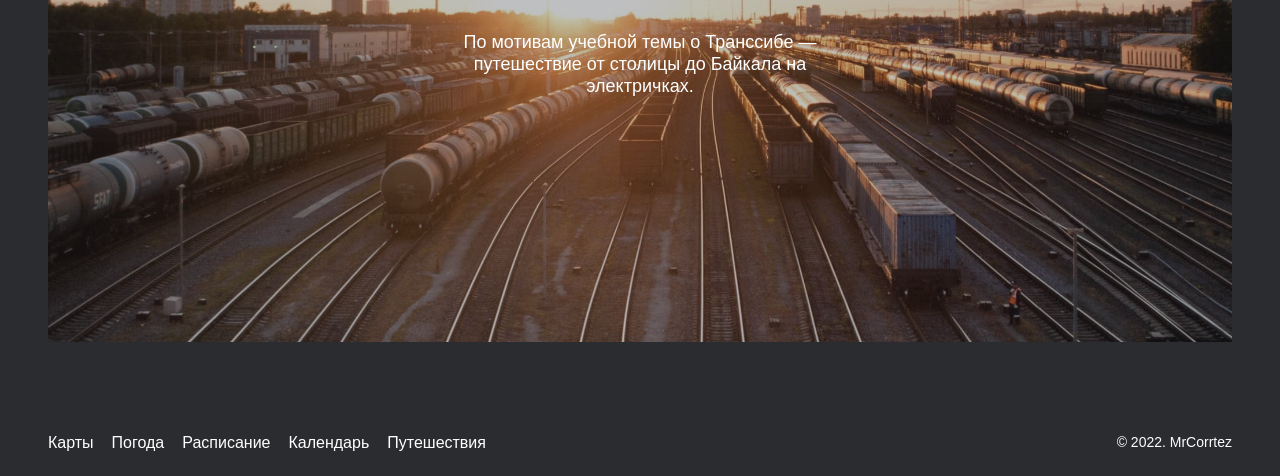
==== commit 3502d6b0: "adapt 368" ====
--- a/russian-travel.html
+++ b/russian-travel.html
@@ -74,7 +74,7 @@
               Уникальная природная зона на краю российского анклава.
             </p>
             <p class="places__paragraph">
-              На этом Калининградская область не заканчивается. Для путешественника и исследователя там же по соседству —
+              На этом Калининградская область не заканчивается. Для_путешественника и исследователя там же по соседству —
               самая западная точка России, Балтийская коса, — и немецкое наследие россыпи небольших приморских городов.
               Атмосфера здешних мест исключает суету, окуная в спокойствие природы и запах стального, прохладного моря.
             </p>
@@ -129,8 +129,8 @@
               Всем известен Байкал как крупнейшее озеро в мире. Многие также знают, что это самый большой источник пресной воды и одно из красивейших мест в России.
             </p>
             <p class="places__paragraph">
-              Конечно, это всё так. Но Байкал ещё идеальное место для соревнований по скийорингу. Это такой вид спорта, когда лыжник привязывает себя к мотоциклу,
-              и тандем старается развить как можно бóльшую скорость на льду. В марте 2019 года на фестивале «Байкальская миля» был поставлен мировой рекорд — 197.011 км/ч.
+              Конечно, это всё так. Но Байкал ещё идеальное место для соревнований по скийорингу. Это такой вид спорта, когда лыжник привязывает себя к_мотоциклу,_и_тандем
+               старается развить как можно бóльшую скорость на льду. В марте 2019 года на фестивале «Байкальская миля» был поставлен мировой рекорд — 197.011 км/ч.
             </p>
           </div>
         </li>
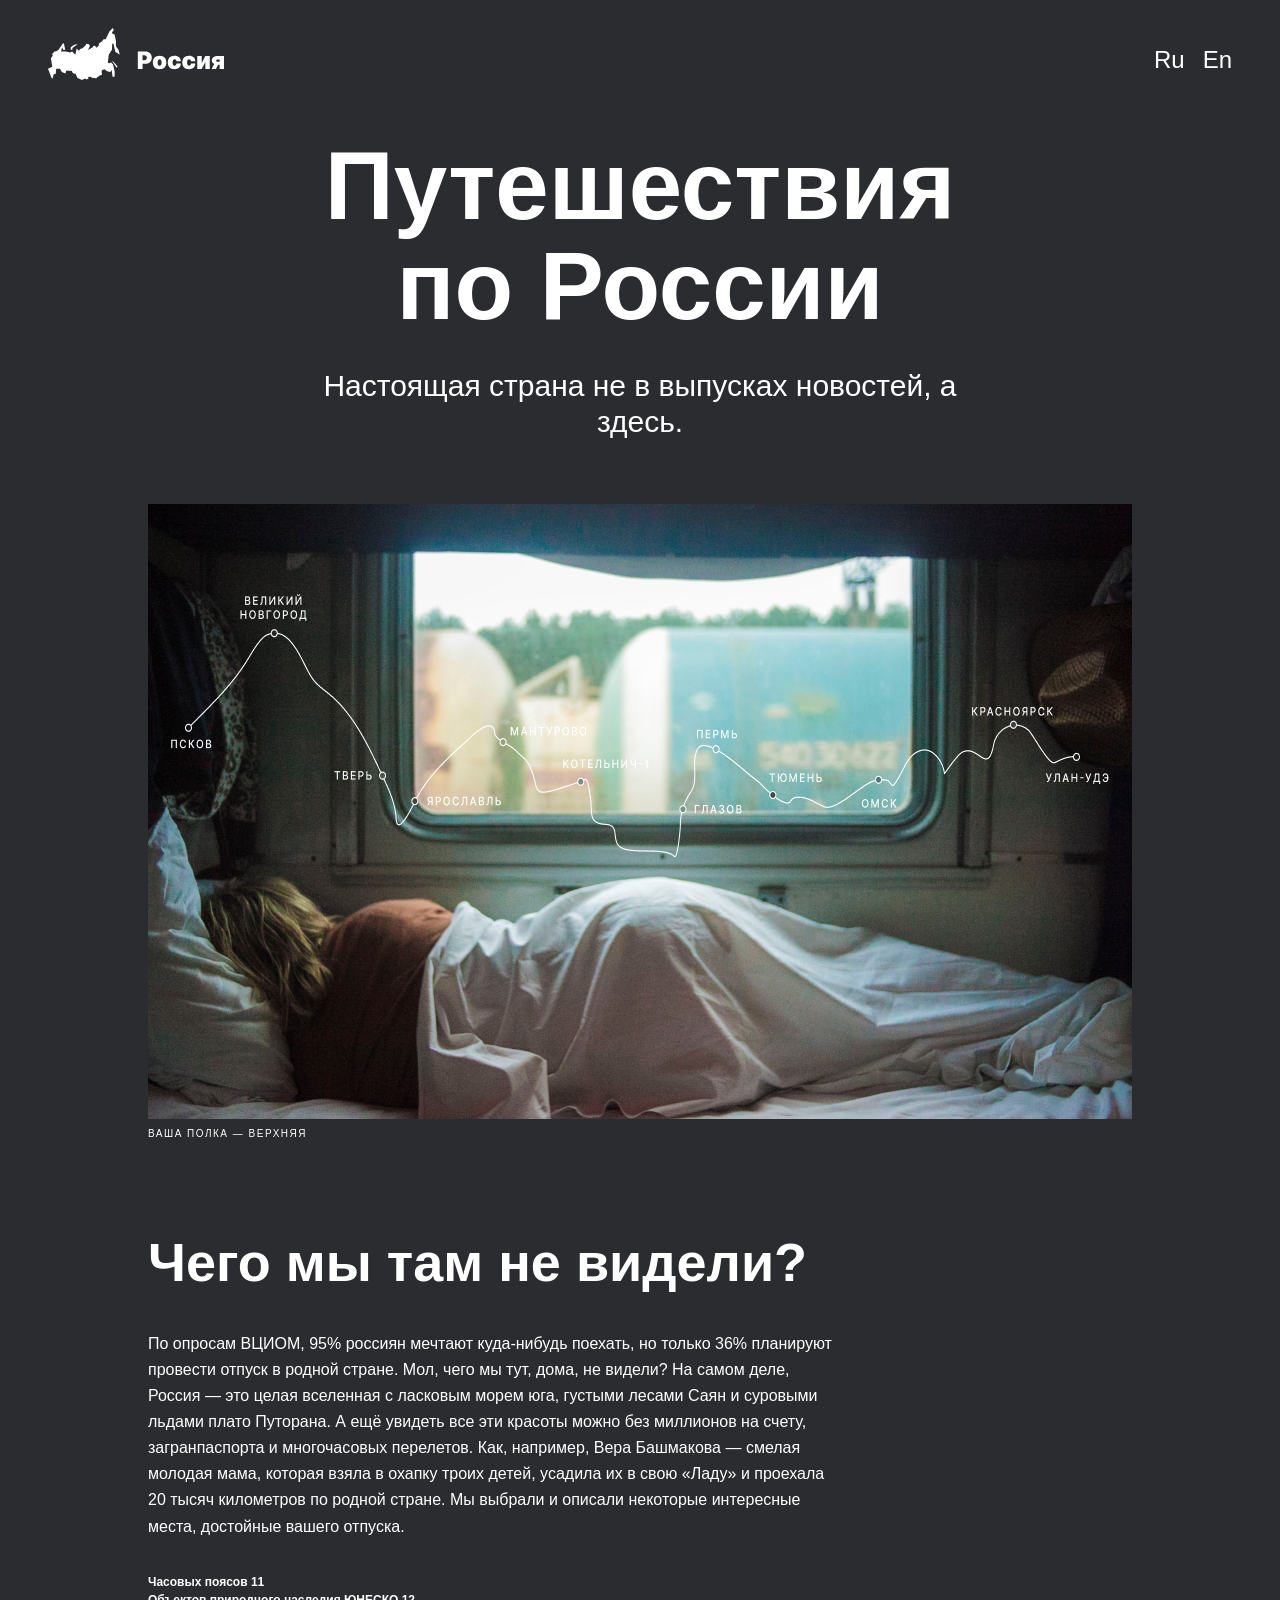
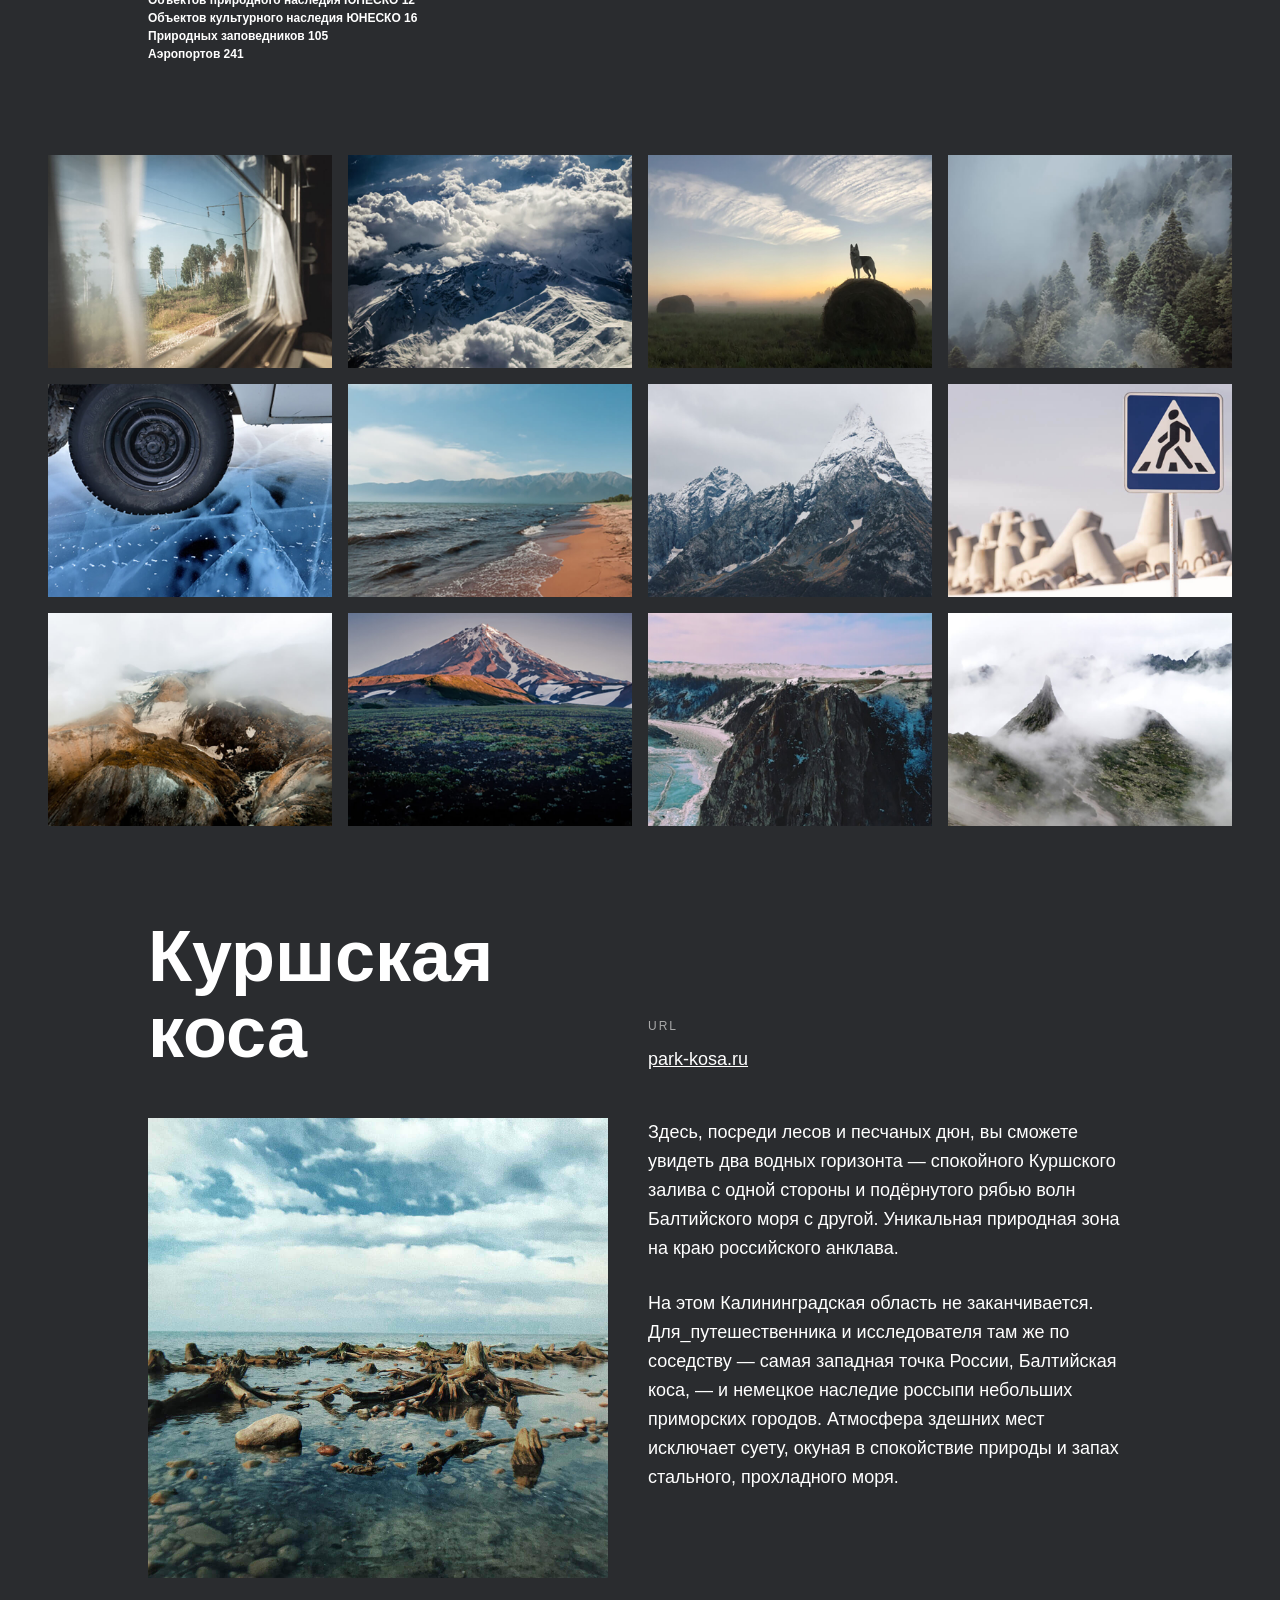
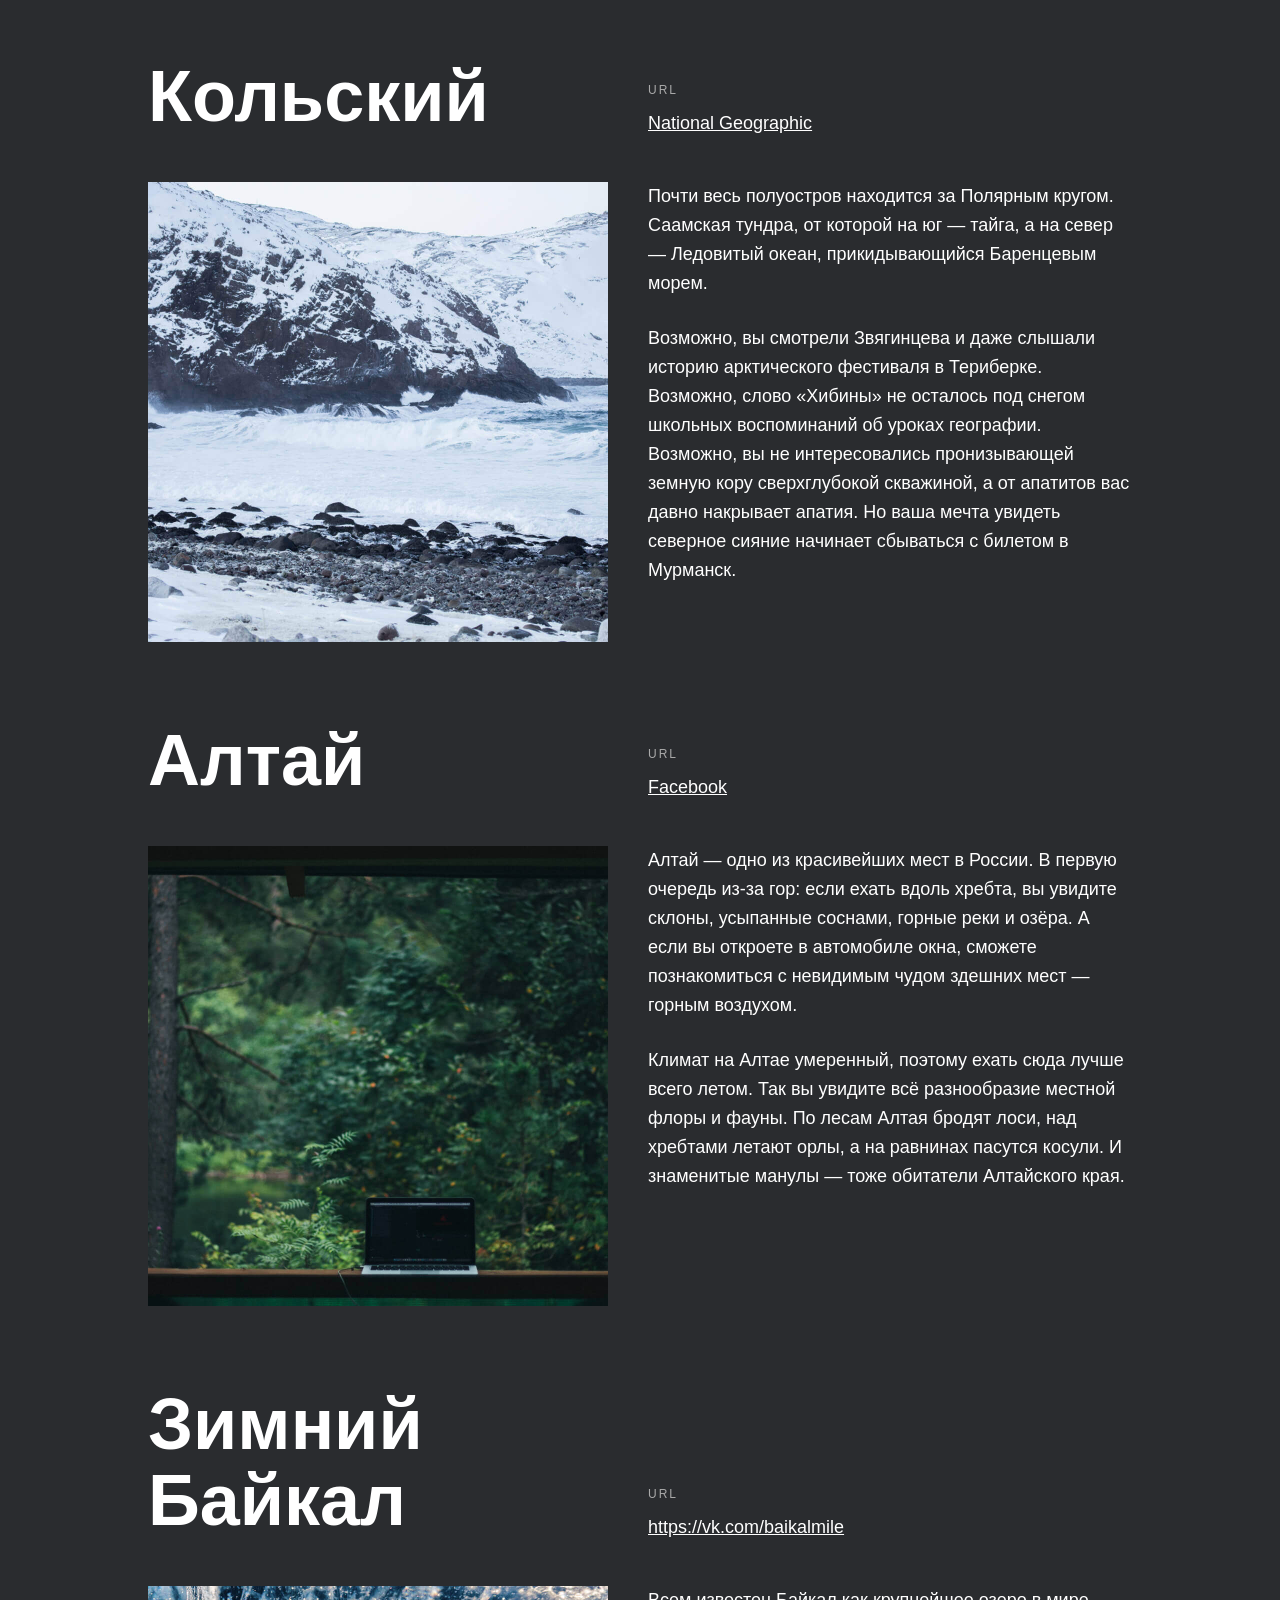
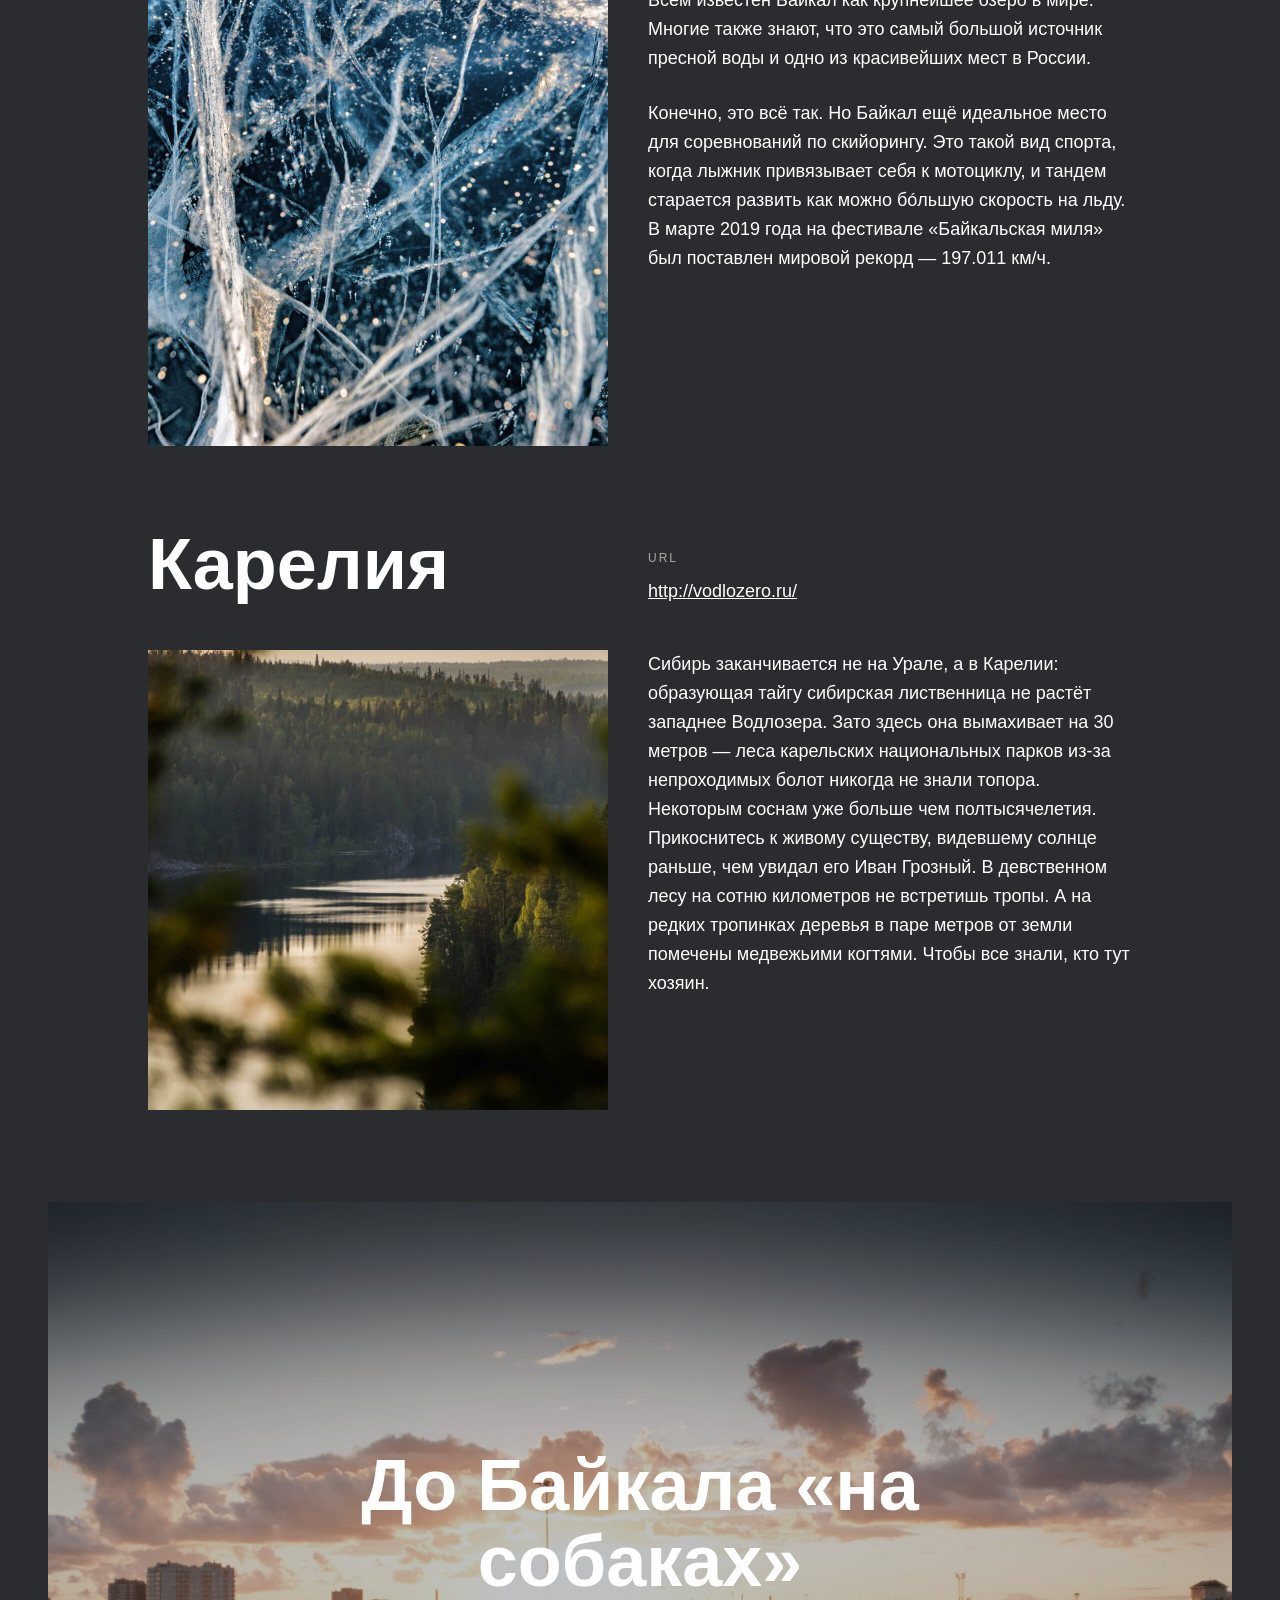
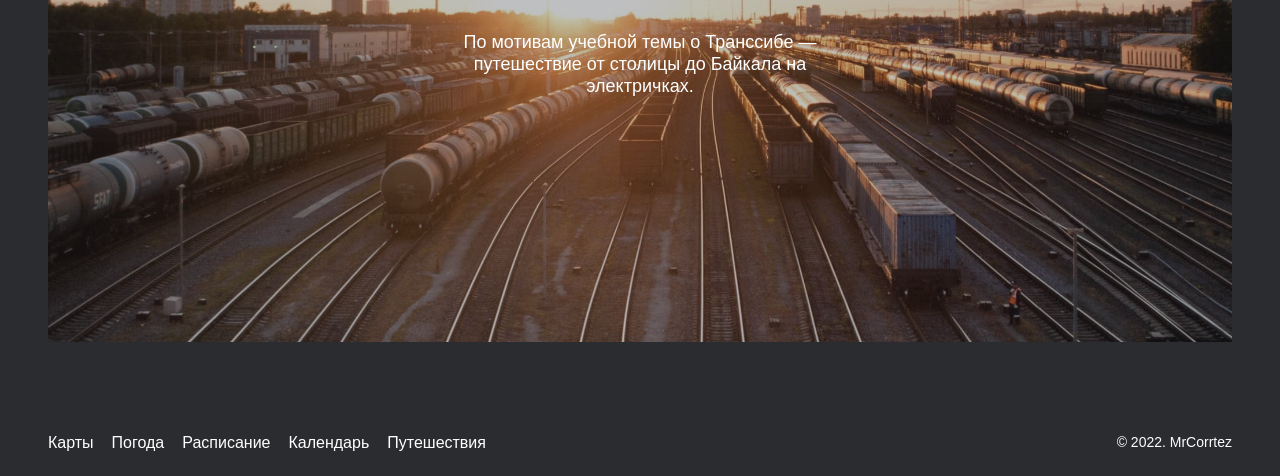
==== commit deff4e67: "adapt and pixels" ====
--- a/russian-travel.html
+++ b/russian-travel.html
@@ -129,7 +129,7 @@
               Всем известен Байкал как крупнейшее озеро в мире. Многие также знают, что это самый большой источник пресной воды и одно из красивейших мест в России.
             </p>
             <p class="places__paragraph">
-              Конечно, это всё так. Но Байкал ещё идеальное место для соревнований по скийорингу. Это такой вид спорта, когда лыжник привязывает себя к_мотоциклу,_и_тандем
+              Конечно, это всё так. Но Байкал ещё идеальное место для соревнований по скийорингу. Это такой вид спорта, когда лыжник привязывает себя к мотоциклу, и тандем
                старается развить как можно бóльшую скорость на льду. В марте 2019 года на фестивале «Байкальская миля» был поставлен мировой рекорд — 197.011 км/ч.
             </p>
           </div>
